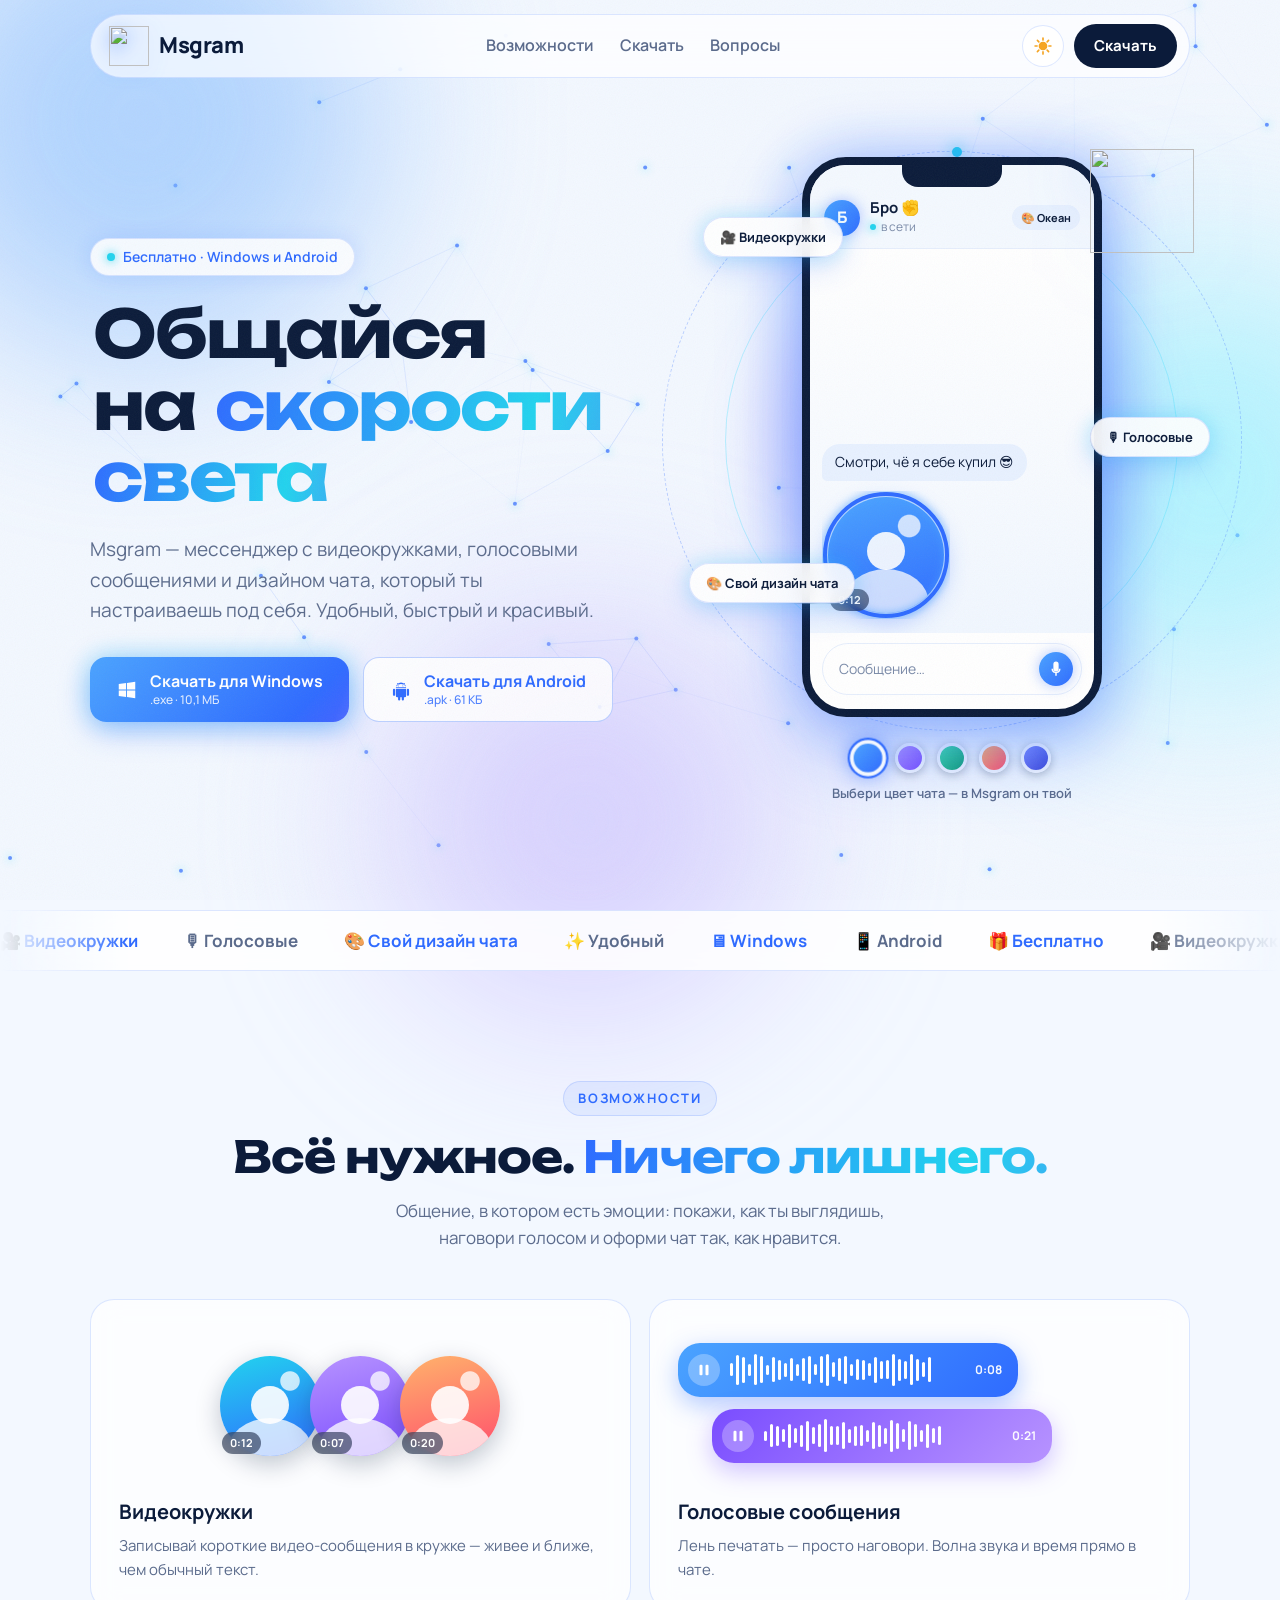
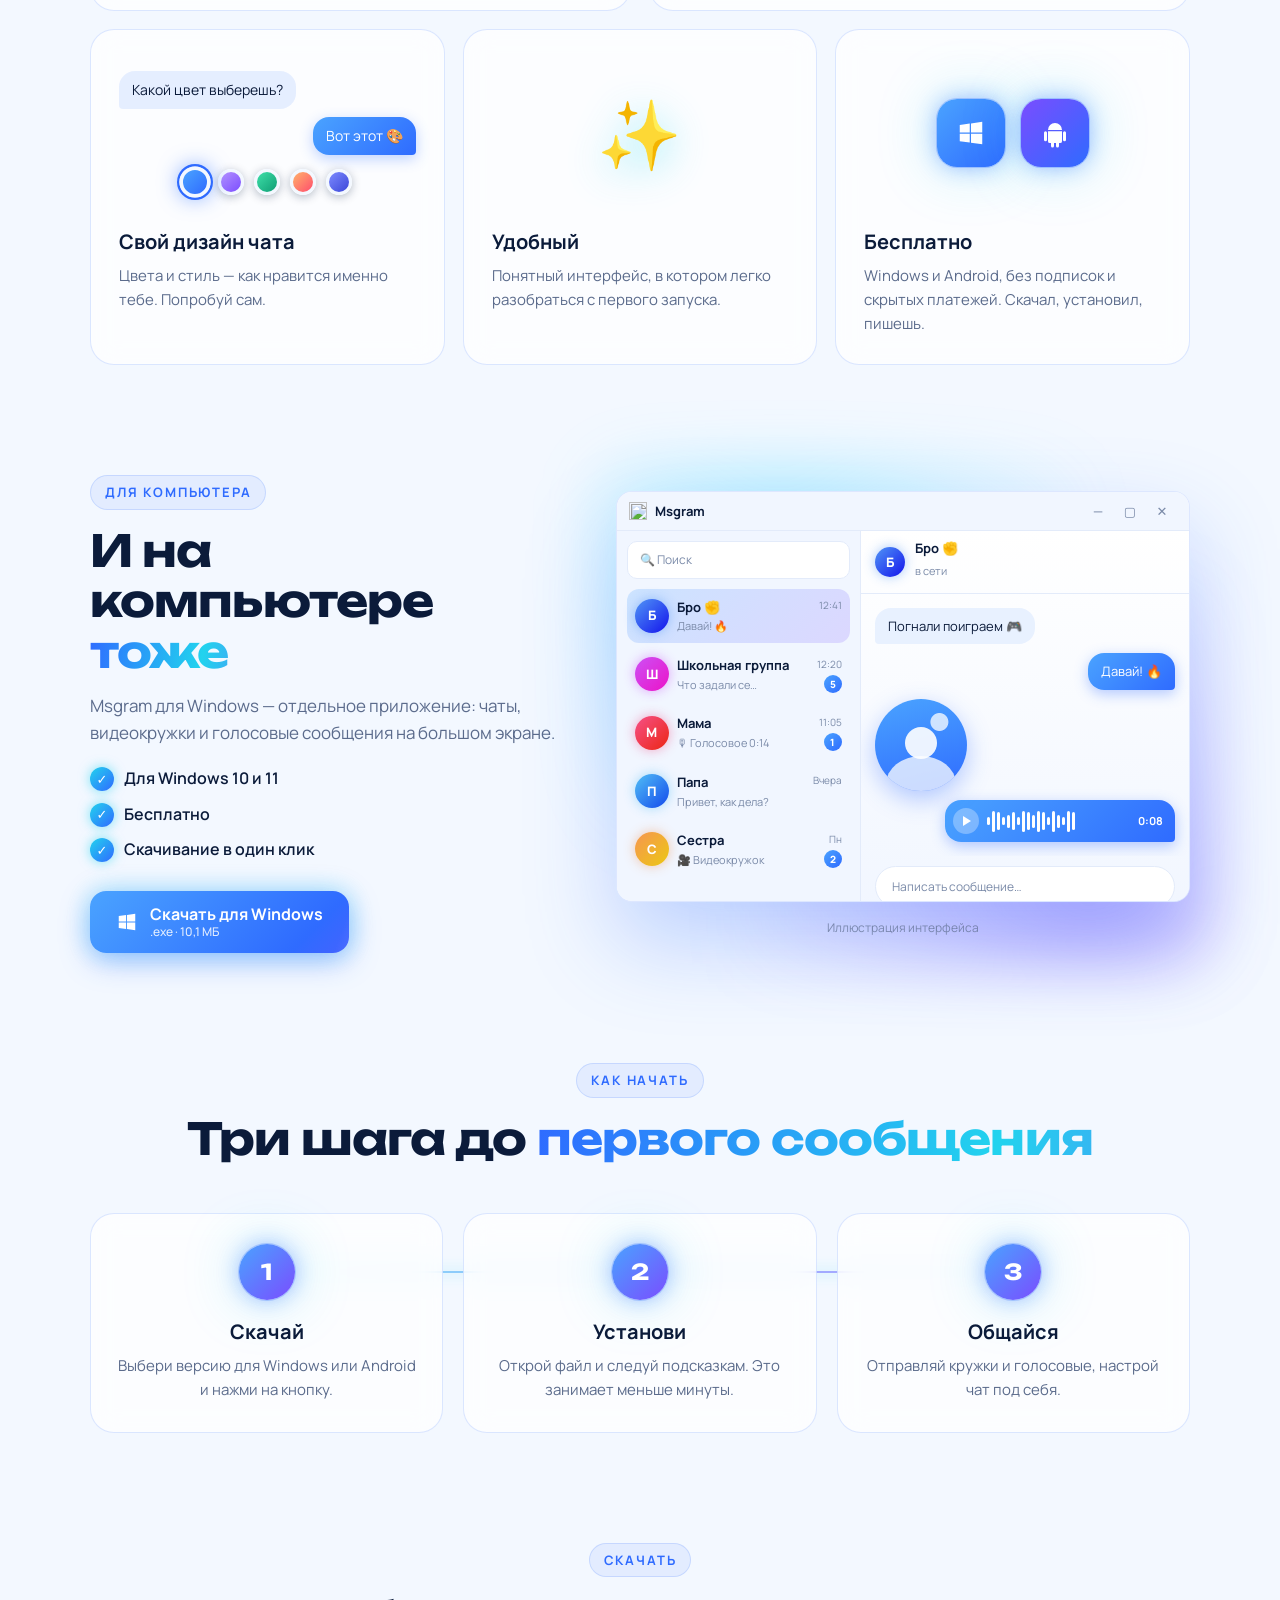
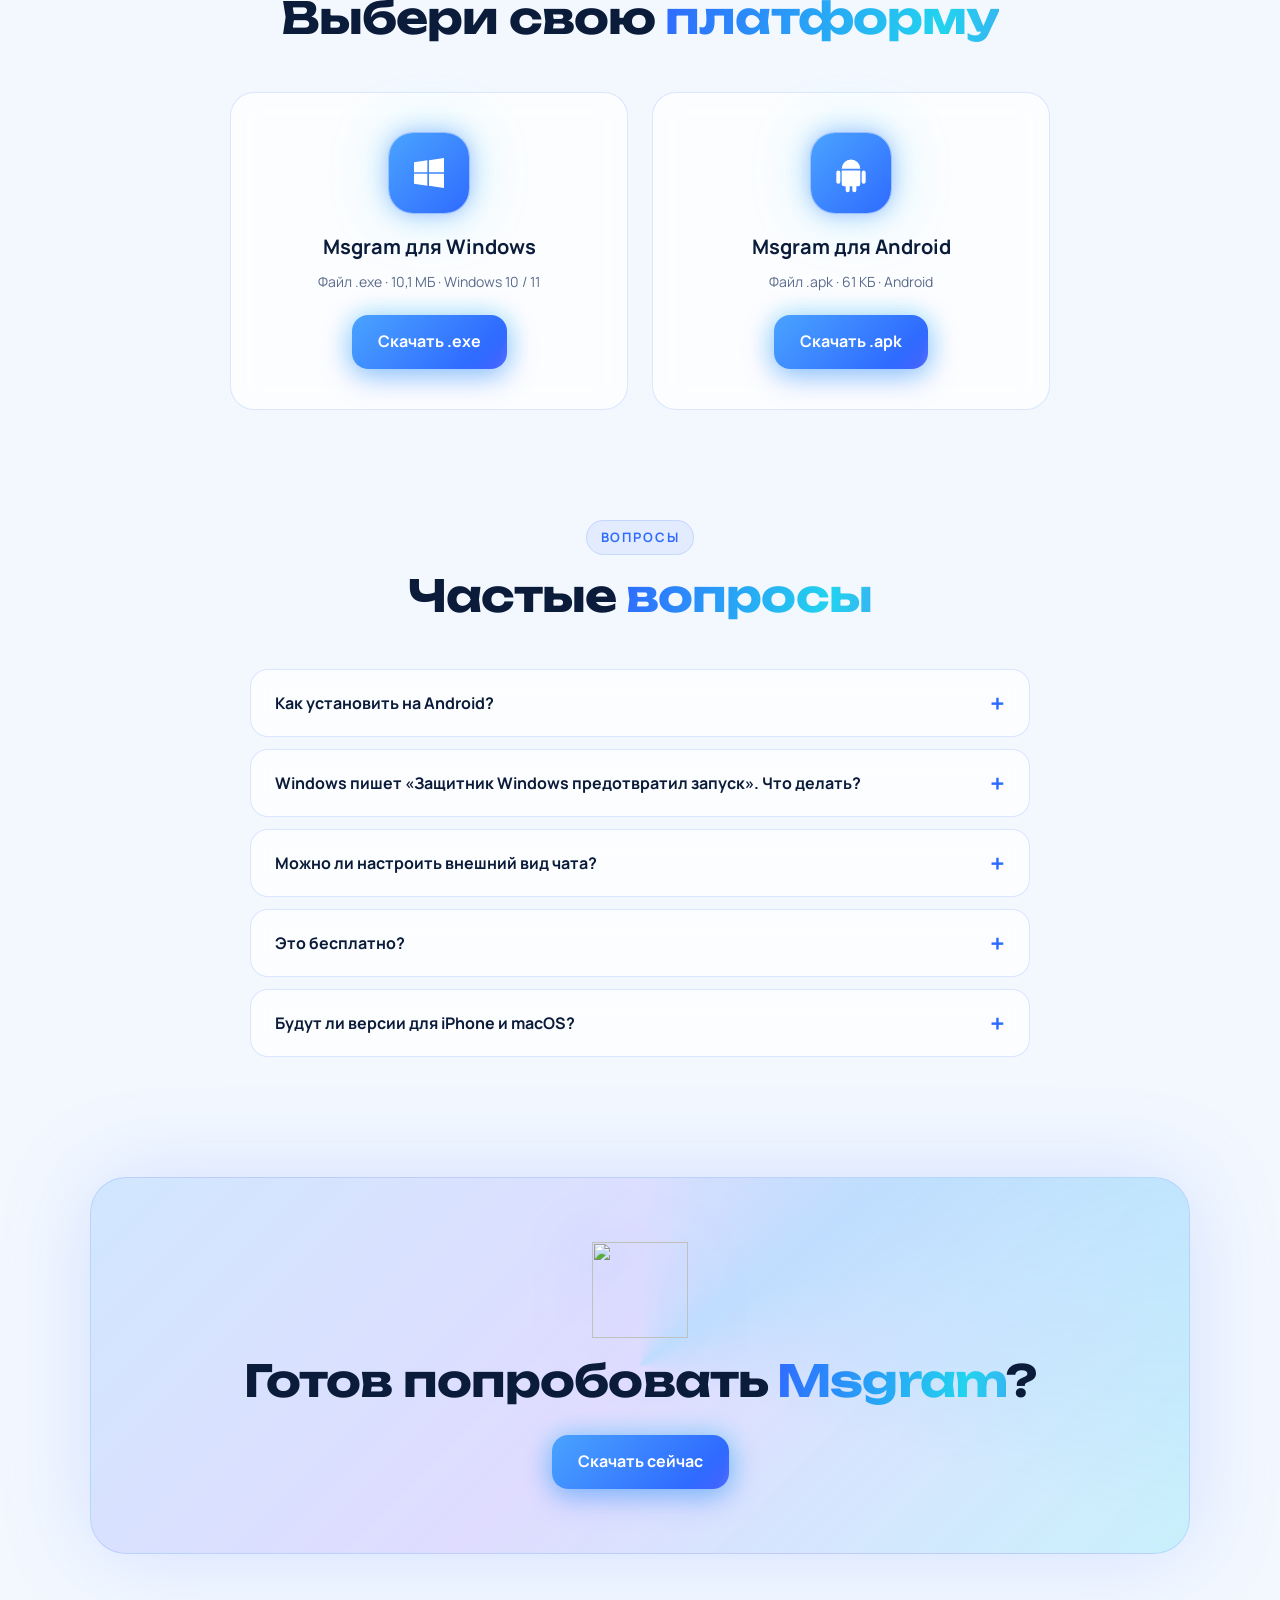
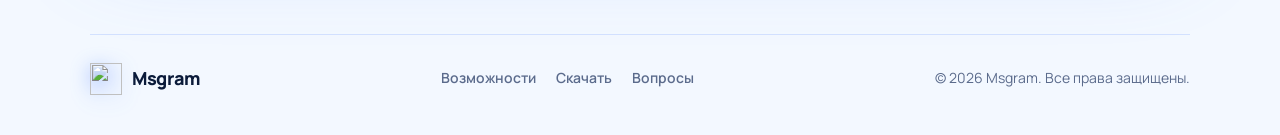
==== index.html @ 57231cdd "Add files via upload" ====
<!doctype html>
<html lang="ru" data-theme="light">
<head>
<meta charset="utf-8">
<meta name="viewport" content="width=device-width, initial-scale=1">
<title>Msgram — мессенджер на скорости света</title>
<meta name="description" content="Msgram — мессенджер с видеокружками, голосовыми и настраиваемым дизайном чата для Windows и Android. Скачай бесплатно.">
<link rel="canonical" href="https://msgram1.netlify.app/">
<meta property="og:type" content="website">
<meta property="og:url" content="https://msgram1.netlify.app/">
<meta property="og:title" content="Msgram — мессенджер на скорости света">
<meta property="og:description" content="Видеокружки, голосовые и дизайн чата под себя. Windows и Android, бесплатно.">
<meta property="og:image" content="https://msgram1.netlify.app/assets/og.png">
<meta property="og:image:width" content="1200">
<meta property="og:image:height" content="630">
<meta name="twitter:card" content="summary_large_image">
<meta name="twitter:image" content="https://msgram1.netlify.app/assets/og.png">
<meta name="theme-color" content="#f3f8ff" id="themeColor">
<link rel="icon" type="image/png" href="assets/favicon.png">
<link rel="apple-touch-icon" href="assets/apple-touch-icon.png">
<link rel="manifest" href="manifest.webmanifest">
<script type="application/ld+json">{"@context":"https://schema.org","@type":"SoftwareApplication","name":"Msgram","applicationCategory":"CommunicationApplication","operatingSystem":"Windows, Android","description":"Мессенджер с видеокружками, голосовыми сообщениями и настраиваемым дизайном чата.","offers":{"@type":"Offer","price":"0","priceCurrency":"RUB"}}</script>
<script>
try{var t=localStorage.getItem('msgram-theme');if(!t)t=matchMedia('(prefers-color-scheme: dark)').matches?'dark':'light';document.documentElement.dataset.theme=t;}catch(e){}
</script>
<link rel="preconnect" href="https://fonts.googleapis.com">
<link rel="preconnect" href="https://fonts.gstatic.com" crossorigin>
<link href="https://fonts.googleapis.com/css2?family=Manrope:wght@400;500;600;700;800&family=Unbounded:wght@500;700&display=swap" rel="stylesheet">
<link rel="stylesheet" href="style.css">
</head>
<body>
<a class="skip" href="#features">К содержимому</a>
<div class="splash" aria-hidden="true"><img src="assets/logo.png" alt="" width="110" height="110"></div>
<div class="progress" id="progress"></div>
<canvas id="net" aria-hidden="true"></canvas>
<div class="blob b1"></div><div class="blob b2"></div><div class="blob b3"></div>
<div class="cursor-glow" id="cursorGlow" aria-hidden="true"></div>
<div class="grain" aria-hidden="true"></div>

<header class="nav" id="nav">
  <a class="brand" href="#top"><img src="assets/logo.png" alt="" width="40" height="40"><span>Msgram</span></a>
  <nav class="links">
    <a href="#features">Возможности</a>
    <a href="#download">Скачать</a>
    <a href="#faq">Вопросы</a>
  </nav>
  <div class="nav-r">
    <button class="theme-toggle" id="themeToggle" type="button" aria-label="Переключить тёмную и светлую тему" title="Тёмная / светлая тема">
      <svg class="i-sun" viewBox="0 0 24 24" width="20" height="20" fill="none" stroke="currentColor" stroke-width="2" stroke-linecap="round"><circle cx="12" cy="12" r="4.2" fill="currentColor"/><path d="M12 2.5v2.4M12 19.1v2.4M2.5 12h2.4M19.1 12h2.4M5.3 5.3l1.7 1.7M17 17l1.7 1.7M18.7 5.3 17 7M7 17l-1.7 1.7"/></svg>
      <svg class="i-moon" viewBox="0 0 24 24" width="20" height="20" fill="currentColor"><path d="M20.5 14.6A8.6 8.6 0 0 1 9.4 3.5a.7.7 0 0 0-.9-.9A9.8 9.8 0 1 0 21.4 15.5a.7.7 0 0 0-.9-.9z"/></svg>
    </button>
    <a class="btn btn-sm magnet" href="#download">Скачать</a>
  </div>
</header>

<main id="top">
  <section class="hero">
    <div class="hero-text">
      <span class="pill reveal"><i class="dot"></i> Бесплатно · Windows и Android</span>
      <h1 class="reveal" aria-label="Общайся на скорости света">
        <span class="w" aria-hidden="true"><span style="--d:0">Общайся</span></span><br>
        <span class="w" aria-hidden="true"><span style="--d:1">на</span></span>
        <span class="w" aria-hidden="true"><span class="grad" style="--d:2">скорости</span></span>
        <span class="w" aria-hidden="true"><span class="grad" style="--d:3">света</span></span>
      </h1>
      <p class="lead reveal">Msgram — мессенджер с видеокружками, голосовыми сообщениями и дизайном чата, который ты настраиваешь под себя. Удобный, быстрый и красивый.</p>
      <div class="cta reveal">
        <a class="btn btn-neon magnet" data-os="windows" href="downloads/Msgram.exe" download>
          <svg viewBox="0 0 24 24" width="22" height="22" fill="currentColor"><path d="M3 5.5 11 4.4v7.1H3zM12 4.3 21 3v8.5h-9zM3 12.5h8v7.1L3 18.5zM12 12.5h9V21l-9-1.3z"/></svg>
          <span>Скачать для Windows<small>.exe · 10,1 МБ</small></span>
        </a>
        <a class="btn btn-ghost magnet" data-os="android" href="downloads/Msgram.apk" download>
          <svg viewBox="0 0 24 24" width="22" height="22" fill="currentColor"><path d="M17.6 9.5a5.6 5.6 0 0 0-11.2 0zM8.7 6.6l-1.2-2 .6-.3 1.2 2a5.6 5.6 0 0 1 5.4 0l1.2-2 .6.3-1.2 2A5.5 5.5 0 0 1 17.6 8.7H6.4a5.5 5.5 0 0 1 2.3-2.1zM9.5 7.6a.5.5 0 1 0 0 .01zm5 0a.5.5 0 1 0 0 .01zM6.4 10.5h11.2v8a1.5 1.5 0 0 1-1.5 1.5h-.9v2.3a1.2 1.2 0 0 1-2.4 0V20h-1.6v2.3a1.2 1.2 0 0 1-2.4 0V20h-.9a1.5 1.5 0 0 1-1.5-1.5zM4.4 10.5a1.2 1.2 0 0 1 1.2 1.2v5.6a1.2 1.2 0 0 1-2.4 0v-5.6a1.2 1.2 0 0 1 1.2-1.2zm15.2 0a1.2 1.2 0 0 1 1.2 1.2v5.6a1.2 1.2 0 0 1-2.4 0v-5.6a1.2 1.2 0 0 1 1.2-1.2z"/></svg>
          <span>Скачать для Android<small>.apk · 61 КБ</small></span>
        </a>
      </div>
    </div>

    <div class="hero-visual reveal" id="heroVis">
      <div class="orb" aria-hidden="true"><i></i><i></i><i></i></div>
      <img class="float-logo" src="assets/logo.png" alt="" width="104" height="104" data-depth="46">
      <div class="phone-tilt" id="phoneTilt">
        <div class="phone" id="phone" data-theme="ocean">
          <div class="notch"></div>
          <div class="chat-head">
            <div class="ava">Б</div>
            <div class="who"><b>Бро ✊</b><small><i class="dot"></i> в сети</small></div>
            <span class="theme-name" id="themeName">🎨 Океан</span>
          </div>
          <div class="chat" id="chat"></div>
          <div class="composer"><span>Сообщение…</span><button aria-label="Голосовое"><svg viewBox="0 0 24 24" width="18" height="18" fill="currentColor"><path d="M12 15a3.5 3.5 0 0 0 3.5-3.5v-6a3.5 3.5 0 0 0-7 0v6A3.5 3.5 0 0 0 12 15zm6-3.5a6 6 0 0 1-5 5.9V21h-2v-3.6a6 6 0 0 1-5-5.9h2a4 4 0 0 0 8 0z"/></svg></button></div>
        </div>
      </div>
      <div class="themes"><div class="swatches" id="swatches"></div><small>Выбери цвет чата — в Msgram он твой</small></div>
      <div class="chip c1" data-depth="30">🎥 Видеокружки</div>
      <div class="chip c2" data-depth="42">🎙 Голосовые</div>
      <div class="chip c3" data-depth="24">🎨 Свой дизайн чата</div>
    </div>
  </section>

  <div class="marquee" aria-hidden="true">
    <div class="track">
      <span>🎥 Видеокружки</span><span>🎙 Голосовые</span><span>🎨 Свой дизайн чата</span><span>✨ Удобный</span><span>🖥 Windows</span><span>📱 Android</span><span>🎁 Бесплатно</span>
      <span>🎥 Видеокружки</span><span>🎙 Голосовые</span><span>🎨 Свой дизайн чата</span><span>✨ Удобный</span><span>🖥 Windows</span><span>📱 Android</span><span>🎁 Бесплатно</span>
      <span>🎥 Видеокружки</span><span>🎙 Голосовые</span><span>🎨 Свой дизайн чата</span><span>✨ Удобный</span><span>🖥 Windows</span><span>📱 Android</span><span>🎁 Бесплатно</span>
      <span>🎥 Видеокружки</span><span>🎙 Голосовые</span><span>🎨 Свой дизайн чата</span><span>✨ Удобный</span><span>🖥 Windows</span><span>📱 Android</span><span>🎁 Бесплатно</span>
    </div>
  </div>

  <section class="section" id="features">
    <div class="head reveal">
      <span class="eyebrow">Возможности</span>
      <h2>Всё нужное. <span class="grad">Ничего лишнего.</span></h2>
      <p class="sub">Общение, в котором есть эмоции: покажи, как ты выглядишь, наговори голосом и оформи чат так, как нравится.</p>
    </div>
    <div class="bento">
      <article class="card spot big reveal">
        <div class="card-vis vstack">
          <div class="mv" style="--a:#22d3ee;--b:#2f6bff"><div class="vc-img"></div><svg viewBox="0 0 128 128"><circle cx="64" cy="64" r="61" fill="none" stroke-width="4" stroke-linecap="round" pathLength="100" stroke-dasharray="100" stroke-dashoffset="100" transform="rotate(-90 64 64)"/></svg><em>0:12</em></div>
          <div class="mv m2" style="--a:#b793ff;--b:#7a4dff"><div class="vc-img"></div><svg viewBox="0 0 128 128"><circle cx="64" cy="64" r="61" fill="none" stroke-width="4" stroke-linecap="round" pathLength="100" stroke-dasharray="100" stroke-dashoffset="100" transform="rotate(-90 64 64)"/></svg><em>0:07</em></div>
          <div class="mv m3" style="--a:#ffb36b;--b:#ff4d6d"><div class="vc-img"></div><svg viewBox="0 0 128 128"><circle cx="64" cy="64" r="61" fill="none" stroke-width="4" stroke-linecap="round" pathLength="100" stroke-dasharray="100" stroke-dashoffset="100" transform="rotate(-90 64 64)"/></svg><em>0:20</em></div>
        </div>
        <h3>Видеокружки</h3>
        <p>Записывай короткие видео-сообщения в кружке — живее и ближе, чем обычный текст.</p>
      </article>

      <article class="card spot big reveal">
        <div class="card-vis">
          <div class="voice-demo">
            <button class="vplay" type="button" aria-label="Пауза / воспроизведение"></button>
            <div class="live" id="live"></div>
            <span class="vtime">0:08</span>
          </div>
          <div class="voice-demo v2">
            <button class="vplay" type="button" aria-label="Пауза / воспроизведение"></button>
            <div class="live" id="live2"></div>
            <span class="vtime">0:21</span>
          </div>
        </div>
        <h3>Голосовые сообщения</h3>
        <p>Лень печатать — просто наговори. Волна звука и время прямо в чате.</p>
      </article>

      <article class="card spot reveal" id="themeCard" style="--a:#4aa3ff;--b:#2f6bff">
        <div class="card-vis mini-chat">
          <div class="mb in">Какой цвет выберешь?</div>
          <div class="mb out">Вот этот 🎨</div>
          <div class="mini-sw" id="miniSw"></div>
        </div>
        <h3>Свой дизайн чата</h3>
        <p>Цвета и стиль — как нравится именно тебе. Попробуй сам.</p>
      </article>

      <article class="card spot reveal">
        <div class="card-vis big-ico"><span>✨</span></div>
        <h3>Удобный</h3>
        <p>Понятный интерфейс, в котором легко разобраться с первого запуска.</p>
      </article>

      <article class="card spot reveal">
        <div class="card-vis plats">
          <span><svg viewBox="0 0 24 24" width="30" height="30" fill="currentColor"><path d="M3 5.5 11 4.4v7.1H3zM12 4.3 21 3v8.5h-9zM3 12.5h8v7.1L3 18.5zM12 12.5h9V21l-9-1.3z"/></svg></span>
          <span><svg viewBox="0 0 24 24" width="30" height="30" fill="currentColor"><path d="M17.6 9.5a5.6 5.6 0 0 0-11.2 0zM6.4 10.5h11.2v8a1.5 1.5 0 0 1-1.5 1.5h-.9v2.3a1.2 1.2 0 0 1-2.4 0V20h-1.6v2.3a1.2 1.2 0 0 1-2.4 0V20h-.9a1.5 1.5 0 0 1-1.5-1.5zM4.4 10.5a1.2 1.2 0 0 1 1.2 1.2v5.6a1.2 1.2 0 0 1-2.4 0v-5.6a1.2 1.2 0 0 1 1.2-1.2zm15.2 0a1.2 1.2 0 0 1 1.2 1.2v5.6a1.2 1.2 0 0 1-2.4 0v-5.6a1.2 1.2 0 0 1 1.2-1.2z"/></svg></span>
        </div>
        <h3>Бесплатно</h3>
        <p>Windows и Android, без подписок и скрытых платежей. Скачал, установил, пишешь.</p>
      </article>
    </div>
  </section>

  <section class="section" id="desktop">
    <div class="desk">
      <div class="desk-text reveal">
        <span class="eyebrow">Для компьютера</span>
        <h2>И на компьютере <span class="grad">тоже</span></h2>
        <p class="sub left">Msgram для Windows — отдельное приложение: чаты, видеокружки и голосовые сообщения на большом экране.</p>
        <ul class="ticks"><li>Для Windows 10 и 11</li><li>Бесплатно</li><li>Скачивание в один клик</li></ul>
        <a class="btn btn-neon magnet" href="downloads/Msgram.exe" download data-os="windows">
          <svg viewBox="0 0 24 24" width="22" height="22" fill="currentColor"><path d="M3 5.5 11 4.4v7.1H3zM12 4.3 21 3v8.5h-9zM3 12.5h8v7.1L3 18.5zM12 12.5h9V21l-9-1.3z"/></svg>
          <span>Скачать для Windows<small>.exe · 10,1 МБ</small></span>
        </a>
      </div>
      <div class="win-wrap tilt reveal">
        <div class="win" aria-hidden="true">
          <div class="win-bar"><img src="assets/logo.png" alt="" width="18" height="18"><span>Msgram</span><i class="wc"><b>—</b><b>▢</b><b>✕</b></i></div>
          <div class="win-body">
            <aside class="win-side">
              <div class="win-search">🔍 Поиск</div>
              <div class="wi on"><u style="--h:215">Б</u><div><b>Бро ✊</b><small>Давай! 🔥</small></div><em>12:41</em></div>
              <div class="wi"><u style="--h:285">Ш</u><div><b>Школьная группа</b><small>Что задали се…</small></div><em>12:20</em><s>5</s></div>
              <div class="wi"><u style="--h:340">М</u><div><b>Мама</b><small>🎙 Голосовое 0:14</small></div><em>11:05</em><s>1</s></div>
              <div class="wi"><u style="--h:200">П</u><div><b>Папа</b><small>Привет, как дела?</small></div><em>Вчера</em></div>
              <div class="wi"><u style="--h:25">С</u><div><b>Сестра</b><small>🎥 Видеокружок</small></div><em>Пн</em><s>2</s></div>
            </aside>
            <div class="win-main">
              <div class="win-head"><u style="--h:215">Б</u><div><b>Бро ✊</b><small>в сети</small></div></div>
              <div class="win-chat">
                <div class="wm in">Погнали поиграем 🎮</div>
                <div class="wm out">Давай! 🔥</div>
                <div class="wvc"><div class="vc-img"></div></div>
                <div class="wvoice"><i></i><span class="wv"><b></b><b></b><b></b><b></b><b></b><b></b><b></b><b></b><b></b><b></b><b></b><b></b><b></b><b></b><b></b><b></b><b></b><b></b></span><small>0:08</small></div>
              </div>
              <div class="win-comp">Написать сообщение…</div>
            </div>
          </div>
        </div>
        <p class="note">Иллюстрация интерфейса</p>
      </div>
    </div>
  </section>

  <section class="section" id="steps">
    <div class="head reveal">
      <span class="eyebrow">Как начать</span>
      <h2>Три шага до <span class="grad">первого сообщения</span></h2>
    </div>
    <div class="steps">
      <div class="step tilt reveal"><b>1</b><h3>Скачай</h3><p>Выбери версию для Windows или Android и нажми на кнопку.</p></div>
      <div class="step tilt reveal"><b>2</b><h3>Установи</h3><p>Открой файл и следуй подсказкам. Это занимает меньше минуты.</p></div>
      <div class="step tilt reveal"><b>3</b><h3>Общайся</h3><p>Отправляй кружки и голосовые, настрой чат под себя.</p></div>
    </div>
  </section>

  <section class="section" id="download">
    <div class="head reveal">
      <span class="eyebrow">Скачать</span>
      <h2>Выбери свою <span class="grad">платформу</span></h2>
    </div>
    <div class="dl-grid">
      <article class="dl tilt reveal" data-os="windows">
        <div class="dl-icon"><svg viewBox="0 0 24 24" width="40" height="40" fill="currentColor"><path d="M3 5.5 11 4.4v7.1H3zM12 4.3 21 3v8.5h-9zM3 12.5h8v7.1L3 18.5zM12 12.5h9V21l-9-1.3z"/></svg></div>
        <h3>Msgram для Windows</h3>
        <p class="meta">Файл .exe · 10,1 МБ · Windows 10 / 11</p>
        <a class="btn btn-neon magnet" href="downloads/Msgram.exe" download>Скачать .exe</a>
      </article>
      <article class="dl tilt reveal" data-os="android">
        <div class="dl-icon"><svg viewBox="0 0 24 24" width="40" height="40" fill="currentColor"><path d="M17.6 9.5a5.6 5.6 0 0 0-11.2 0zM6.4 10.5h11.2v8a1.5 1.5 0 0 1-1.5 1.5h-.9v2.3a1.2 1.2 0 0 1-2.4 0V20h-1.6v2.3a1.2 1.2 0 0 1-2.4 0V20h-.9a1.5 1.5 0 0 1-1.5-1.5zM4.4 10.5a1.2 1.2 0 0 1 1.2 1.2v5.6a1.2 1.2 0 0 1-2.4 0v-5.6a1.2 1.2 0 0 1 1.2-1.2zm15.2 0a1.2 1.2 0 0 1 1.2 1.2v5.6a1.2 1.2 0 0 1-2.4 0v-5.6a1.2 1.2 0 0 1 1.2-1.2z"/></svg></div>
        <h3>Msgram для Android</h3>
        <p class="meta">Файл .apk · 61 КБ · Android</p>
        <a class="btn btn-neon magnet" href="downloads/Msgram.apk" download>Скачать .apk</a>
      </article>
    </div>
  </section>

  <section class="section" id="faq">
    <div class="head reveal">
      <span class="eyebrow">Вопросы</span>
      <h2>Частые <span class="grad">вопросы</span></h2>
    </div>
    <div class="faq">
      <details class="reveal"><summary>Как установить на Android?</summary><p>Скачай .apk, открой файл и разреши установку из неизвестных источников, если телефон попросит (Настройки → Безопасность). После установки значок Msgram появится на экране.</p></details>
      <details class="reveal"><summary>Windows пишет «Защитник Windows предотвратил запуск». Что делать?</summary><p>Так бывает у новых программ без цифровой подписи. Нажми «Подробнее» → «Выполнить в любом случае». Если скачивал с этого сайта — файл тот самый.</p></details>
      <details class="reveal"><summary>Можно ли настроить внешний вид чата?</summary><p>Да, дизайн чата в Msgram настраивается под себя — выбирай цвета и оформление, которые нравятся.</p></details>
      <details class="reveal"><summary>Это бесплатно?</summary><p>Да, Msgram бесплатный. Никаких подписок и скрытых платежей.</p></details>
      <details class="reveal"><summary>Будут ли версии для iPhone и macOS?</summary><p>Пока доступны Windows и Android. Следи за обновлениями на этом сайте.</p></details>
    </div>
  </section>

  <section class="final reveal">
    <img src="assets/logo.png" alt="" width="96" height="96">
    <h2>Готов попробовать <span class="grad">Msgram</span>?</h2>
    <a class="btn btn-neon magnet" href="#download">Скачать сейчас</a>
  </section>
</main>

<footer class="foot">
  <a class="brand" href="#top"><img src="assets/logo.png" alt="" width="32" height="32"><span>Msgram</span></a>
  <nav class="foot-links"><a href="#features">Возможности</a><a href="#download">Скачать</a><a href="#faq">Вопросы</a></nav>
  <span>© <span id="year"></span> Msgram. Все права защищены.</span>
</footer>

<button class="totop" id="toTop" type="button" aria-label="Наверх"><svg viewBox="0 0 24 24" width="20" height="20" fill="none" stroke="currentColor" stroke-width="2.6" stroke-linecap="round" stroke-linejoin="round"><path d="M12 19V5M5 12l7-7 7 7"/></svg></button>
<div class="toast" id="toast" role="status" aria-live="polite"></div>
<canvas id="confetti" aria-hidden="true"></canvas>

<script src="script.js"></script>
</body>
</html>
---- style.css ----
/* ============ Theme tokens ============ */
:root{
  --bg:#f3f8ff; --ink:#0b1b3a; --muted:#5b6b8c;
  --blue:#2f6bff; --blue2:#4aa3ff; --cyan:#22d3ee; --violet:#7a4dff;
  --card:rgba(255,255,255,.72); --line:rgba(47,107,255,.16);
  --nav:rgba(255,255,255,.7); --pill:rgba(255,255,255,.85);
  --btn-sm-bg:#0b1b3a; --btn-sm-tx:#fff; --ghost:rgba(255,255,255,.85); --ghost-tx:#2f6bff;
  --frame:#0b1b3a; --chip:rgba(255,255,255,.9);
  --net:47,107,255; --net2:34,211,238; --blob-op:.55;
  --b1:#7db8ff; --b2:#7ff0ff; --b3:#c3b4ff;
  --ico-bg:linear-gradient(135deg,#e3efff,#d3f6ff);
  --glow:0 0 0 1px rgba(47,107,255,.25),0 0 22px rgba(47,107,255,.45),0 0 60px rgba(34,211,238,.28);
  --shadow:0 20px 60px rgba(47,107,255,.14);
  --r:24px;
  color-scheme:light;
}
html[data-theme=dark]{
  --bg:#050816; --ink:#eaf0ff; --muted:#9db0d8;
  --blue:#5b8dff; --blue2:#6cb4ff; --cyan:#33e0ff; --violet:#9b6bff;
  --card:rgba(16,24,54,.62); --line:rgba(125,160,255,.2);
  --nav:rgba(10,15,36,.72); --pill:rgba(20,30,68,.8);
  --btn-sm-bg:#eaf0ff; --btn-sm-tx:#0b1b3a; --ghost:rgba(20,30,68,.7); --ghost-tx:#a9c6ff;
  --frame:#222c66; --chip:rgba(18,28,64,.92);
  --net:120,165,255; --net2:51,224,255; --blob-op:.38;
  --b1:#2b4bff; --b2:#00b8d9; --b3:#7a3dff;
  --ico-bg:linear-gradient(135deg,#1c2a63,#0f4059);
  --glow:0 0 0 1px rgba(108,180,255,.35),0 0 26px rgba(91,141,255,.6),0 0 70px rgba(51,224,255,.3);
  --shadow:0 20px 60px rgba(0,0,0,.45);
  color-scheme:dark;
}

*{box-sizing:border-box;margin:0;padding:0}
html{scroll-behavior:smooth;scroll-padding-top:90px}
body{font-family:'Manrope',system-ui,sans-serif;background:var(--bg);color:var(--ink);line-height:1.6;overflow-x:hidden;-webkit-font-smoothing:antialiased;transition:background-color .4s,color .4s}
img{display:block;max-width:100%}
a{color:inherit;text-decoration:none}
button{font:inherit;color:inherit}

/* theme switch circle reveal */
::view-transition-old(root),::view-transition-new(root){animation:none;mix-blend-mode:normal}

.progress{position:fixed;top:0;left:0;height:3px;width:0;z-index:100;background:linear-gradient(90deg,var(--cyan),var(--blue),var(--violet));box-shadow:0 0 12px var(--cyan)}
#net{position:fixed;inset:0;width:100%;height:100%;z-index:0;pointer-events:none}
.blob{position:fixed;border-radius:50%;filter:blur(90px);opacity:var(--blob-op);z-index:0;pointer-events:none;animation:float 18s ease-in-out infinite;transition:opacity .4s}
.b1{width:480px;height:480px;background:var(--b1);top:-120px;left:-100px}
.b2{width:420px;height:420px;background:var(--b2);top:30%;right:-140px;animation-delay:-6s}
.b3{width:400px;height:400px;background:var(--b3);bottom:-120px;left:30%;animation-delay:-12s}
@keyframes float{0%,100%{transform:translate(0,0) scale(1)}50%{transform:translate(40px,-50px) scale(1.12)}}
main,.nav,.foot{position:relative;z-index:1}

/* ============ Nav ============ */
.nav{position:fixed;top:14px;left:50%;transform:translateX(-50%);width:min(1100px,calc(100% - 28px));display:flex;align-items:center;justify-content:space-between;gap:16px;padding:9px 12px 9px 18px;background:var(--nav);backdrop-filter:blur(18px);-webkit-backdrop-filter:blur(18px);border:1px solid var(--line);border-radius:999px;z-index:50;transition:box-shadow .3s,background .4s}
.nav.scrolled{box-shadow:var(--shadow)}
.brand{display:flex;align-items:center;gap:10px;font-weight:800;font-size:22px;letter-spacing:-.02em}
.brand img{filter:drop-shadow(0 4px 10px rgba(47,107,255,.45));transition:transform .4s}
.brand:hover img{transform:rotate(-8deg) scale(1.08)}
.links{display:flex;gap:26px;font-weight:600;color:var(--muted)}
.links a{position:relative;transition:color .2s}
.links a:hover{color:var(--blue)}
.links a::after{content:"";position:absolute;left:0;bottom:-4px;height:2px;width:0;background:linear-gradient(90deg,var(--blue),var(--cyan));transition:width .25s}
.links a:hover::after{width:100%}
.nav-r{display:flex;align-items:center;gap:10px}
.theme-toggle{width:42px;height:42px;border-radius:50%;border:1px solid var(--line);background:var(--pill);cursor:pointer;display:grid;place-items:center;position:relative;overflow:hidden;color:#f5a524;transition:box-shadow .3s,transform .3s,color .3s}
.theme-toggle:hover{box-shadow:var(--glow);transform:rotate(15deg)}
.theme-toggle svg{position:absolute;transition:transform .5s cubic-bezier(.3,1.4,.5,1),opacity .3s}
.i-moon{color:#9bb8ff}
html[data-theme=light] .i-moon{transform:translateY(26px) rotate(-60deg);opacity:0}
html[data-theme=dark] .i-sun{transform:translateY(-26px) rotate(60deg);opacity:0}

/* ============ Buttons ============ */
.btn{display:inline-flex;align-items:center;justify-content:center;gap:12px;padding:14px 26px;border-radius:16px;font-weight:700;font-size:16px;cursor:pointer;border:0;transition:transform .2s,box-shadow .25s,background .25s;position:relative;overflow:hidden}
.btn small{display:block;font-weight:500;font-size:12px;opacity:.85;margin-top:1px}
.btn span{text-align:left;line-height:1.2}
.btn-sm{padding:10px 20px;border-radius:999px;font-size:15px;background:var(--btn-sm-bg);color:var(--btn-sm-tx)}
.btn-sm:hover{background:var(--blue);color:#fff;box-shadow:var(--glow)}
.btn-neon{color:#fff;background:linear-gradient(135deg,var(--blue2),var(--blue) 55%,var(--violet));background-size:160% 100%;box-shadow:0 8px 30px rgba(47,107,255,.4),0 0 24px rgba(34,211,238,.35)}
.btn-neon:hover{transform:translateY(-3px);box-shadow:var(--glow);background-position:100% 0}
.btn-neon::before{content:"";position:absolute;inset:0;background:linear-gradient(110deg,transparent 30%,rgba(255,255,255,.5) 50%,transparent 70%);background-size:250% 100%;background-position:150% 0;animation:shine 3.6s infinite;pointer-events:none}
@keyframes shine{0%{background-position:150% 0}60%,100%{background-position:-50% 0}}
.btn-ghost{background:var(--ghost);color:var(--ghost-tx);border:1.5px solid rgba(91,141,255,.4)}
.btn-ghost:hover{transform:translateY(-3px);border-color:var(--blue);box-shadow:var(--glow)}
.btn.primary-os{outline:3px solid rgba(34,211,238,.55);outline-offset:3px}

.grad{background:linear-gradient(100deg,var(--blue),var(--cyan),var(--violet),var(--blue));background-size:250% auto;-webkit-background-clip:text;background-clip:text;color:transparent;animation:gradmove 6s linear infinite}
@keyframes gradmove{to{background-position:250% center}}

/* ============ Hero ============ */
.hero{min-height:100vh;display:grid;grid-template-columns:1.1fr .9fr;gap:40px;align-items:center;width:min(1100px,calc(100% - 32px));margin:0 auto;padding:120px 0 60px}
.pill{display:inline-flex;align-items:center;gap:8px;padding:7px 16px;border-radius:999px;background:var(--pill);border:1px solid var(--line);font-weight:600;font-size:14px;color:var(--blue);box-shadow:0 0 20px rgba(47,107,255,.14)}
.dot{width:8px;height:8px;border-radius:50%;background:#22d3ee;box-shadow:0 0 10px #22d3ee;display:inline-block;animation:pulse 1.8s infinite}
@keyframes pulse{50%{transform:scale(1.5);opacity:.6}}
h1{font-family:'Unbounded',sans-serif;font-weight:700;font-size:clamp(36px,5.6vw,66px);line-height:1.08;letter-spacing:-.03em;margin:22px 0}
.lead{font-size:19px;color:var(--muted);max-width:520px}
.cta{display:flex;flex-wrap:wrap;gap:14px;margin-top:32px}

/* ============ Phone ============ */
.hero-visual{position:relative;display:flex;flex-direction:column;align-items:center;justify-content:center}
.phone{--a:#4aa3ff;--b:#2f6bff;--bg1:#fff;--bg2:#f1f7ff;--in:#e8f1ff;--tx:#0b1b3a;--head:#f4f9ff;--comp:#fff;--ln:#e6eefc;--mut:#7a8aa8;--sh:rgba(47,107,255,.38);
  width:300px;height:560px;border-radius:44px;background:var(--bg1);color:var(--tx);border:8px solid var(--frame);box-shadow:0 30px 80px var(--sh),0 0 60px var(--sh);display:flex;flex-direction:column;overflow:hidden;position:relative;animation:bob 6s ease-in-out infinite;transition:background .6s,box-shadow .6s,color .6s,border-color .4s}
.phone[data-theme=violet]{--a:#b793ff;--b:#7a4dff;--bg1:#fbf8ff;--bg2:#f1eaff;--in:#eadfff;--head:#f6f0ff;--ln:#e8dcfb;--sh:rgba(122,77,255,.38)}
.phone[data-theme=mint]{--a:#3fe0a9;--b:#0f9d74;--bg1:#f6fffb;--bg2:#e4f9ef;--in:#d6f5e6;--head:#eefcf5;--ln:#cdeedd;--sh:rgba(15,157,116,.36)}
.phone[data-theme=sunset]{--a:#ffb36b;--b:#ff4d6d;--bg1:#fffaf6;--bg2:#ffece3;--in:#ffe3d6;--head:#fff3ec;--ln:#fbd9ca;--sh:rgba(255,77,109,.36)}
.phone[data-theme=night]{--a:#7d8bff;--b:#3b46d8;--bg1:#12162b;--bg2:#0b0f20;--in:#1f2650;--tx:#eaf0ff;--head:#171c38;--comp:#1a2040;--ln:#262d57;--mut:#8e9bd0;--sh:rgba(80,96,255,.5)}
.notch{position:absolute;top:0;left:50%;transform:translateX(-50%);width:100px;height:22px;background:var(--frame);border-radius:0 0 16px 16px;z-index:3;transition:background .4s}
@keyframes bob{50%{transform:translateY(-14px) rotate(.6deg)}}
.chat-head{display:flex;align-items:center;gap:10px;padding:34px 14px 12px;border-bottom:1px solid var(--ln);background:var(--head);transition:background .6s,border-color .6s}
.ava{width:36px;height:36px;border-radius:50%;display:grid;place-items:center;font-weight:800;color:#fff;background:linear-gradient(135deg,var(--a),var(--b));box-shadow:0 0 14px var(--sh);flex:none;transition:background .6s}
.who b{display:block;font-size:15px;line-height:1.2}
.who small{color:var(--mut);font-size:12px;display:flex;align-items:center;gap:5px}
.who .dot{width:6px;height:6px}
.theme-name{margin-left:auto;font-size:11px;font-weight:700;padding:4px 9px;border-radius:999px;background:var(--in);color:var(--tx);white-space:nowrap;transition:background .6s}
.chat{flex:1;padding:14px 12px;display:flex;flex-direction:column;gap:10px;overflow:hidden;justify-content:flex-end;background:linear-gradient(180deg,var(--bg1),var(--bg2));transition:background .6s}
.msg{position:relative;max-width:82%;padding:9px 13px;border-radius:18px;font-size:14px;line-height:1.35;animation:pop .35s cubic-bezier(.2,1.4,.4,1) both}
.msg.in{align-self:flex-start;background:var(--in);border-bottom-left-radius:5px;transition:background .6s}
.msg.out{align-self:flex-end;color:#fff;background:linear-gradient(135deg,var(--a),var(--b));border-bottom-right-radius:5px;box-shadow:0 4px 14px var(--sh);transition:background .6s}
.has-react{margin-bottom:8px}
.react{position:absolute;right:10px;bottom:-12px;padding:1px 7px;border-radius:999px;font-size:13px;background:var(--comp);border:1px solid var(--ln);box-shadow:0 3px 10px var(--sh);animation:pop .4s cubic-bezier(.2,1.6,.4,1) both}
.typing{align-self:flex-start;display:flex;gap:4px;padding:12px 14px;background:var(--in);border-radius:18px;border-bottom-left-radius:5px}
.typing i{width:6px;height:6px;border-radius:50%;background:var(--b);animation:bounce 1s infinite}
.typing i:nth-child(2){animation-delay:.15s}.typing i:nth-child(3){animation-delay:.3s}
@keyframes bounce{50%{transform:translateY(-5px);opacity:.5}}
@keyframes pop{from{opacity:0;transform:translateY(12px) scale(.9)}}
.vc{align-self:flex-start;position:relative;width:128px;height:128px;flex:none;animation:pop .45s cubic-bezier(.2,1.4,.4,1) both}
.vc-img{position:absolute;inset:6px;border-radius:50%;overflow:hidden;background:radial-gradient(circle at 70% 25%,rgba(255,255,255,.75) 0 9%,transparent 10%),linear-gradient(165deg,var(--a),var(--b));box-shadow:0 8px 24px var(--sh,rgba(47,107,255,.35));transition:background .6s}
.vc-img::before{content:"";position:absolute;left:50%;top:30%;width:38px;height:38px;margin-left:-19px;border-radius:50%;background:rgba(255,255,255,.9);animation:sway 3s ease-in-out infinite}
.vc-img::after{content:"";position:absolute;left:50%;top:62%;width:86px;height:70px;margin-left:-43px;border-radius:50% 50% 0 0;background:rgba(255,255,255,.75);animation:sway 3s ease-in-out infinite}
@keyframes sway{50%{transform:translateX(4px)}}
.vc svg,.mv svg{position:absolute;inset:0;width:100%;height:100%}
.vc circle{stroke:var(--b);animation:ring 6s linear forwards;filter:drop-shadow(0 0 4px var(--a))}
@keyframes ring{to{stroke-dashoffset:0}}
.vc em,.mv em{position:absolute;left:8px;bottom:8px;font-style:normal;font-size:11px;font-weight:700;color:#fff;background:rgba(11,27,58,.55);padding:2px 8px;border-radius:999px;backdrop-filter:blur(4px)}
.voice{position:relative;align-self:flex-end;display:flex;align-items:center;gap:9px;width:84%;padding:9px 14px 9px 9px;border-radius:20px;border-bottom-right-radius:5px;color:#fff;background:linear-gradient(135deg,var(--a),var(--b));box-shadow:0 4px 14px var(--sh);animation:pop .35s cubic-bezier(.2,1.4,.4,1) both;transition:background .6s}
.vplay{width:32px;height:32px;border-radius:50%;background:rgba(255,255,255,.28);display:grid;place-items:center;flex:none}
.wave{flex:1;display:flex;align-items:center;gap:2px;height:26px}
.wave span{width:3px;height:var(--h);border-radius:2px;background:rgba(255,255,255,.42);animation:fillbar .1s forwards;animation-delay:calc(.3s + var(--i)*.085s)}
@keyframes fillbar{to{background:#fff;box-shadow:0 0 6px rgba(255,255,255,.9)}}
.vtime{font-size:12px;font-weight:700;opacity:.95}
.composer{display:flex;align-items:center;justify-content:space-between;margin:10px 12px 14px;padding:8px 8px 8px 16px;border-radius:999px;background:var(--comp);border:1px solid var(--ln);color:var(--mut);font-size:14px;transition:background .6s,border-color .6s}
.composer button{width:34px;height:34px;border-radius:50%;border:0;background:linear-gradient(135deg,var(--a),var(--b));color:#fff;display:grid;place-items:center;box-shadow:0 0 14px var(--sh);transition:background .6s}
.themes{margin-top:26px;text-align:center}
.themes small{display:block;margin-top:10px;font-size:13px;color:var(--muted);font-weight:600}
.swatches{display:flex;gap:12px;justify-content:center}
.sw{width:30px;height:30px;border-radius:50%;border:3px solid var(--bg);cursor:pointer;box-shadow:0 2px 10px rgba(11,27,58,.3);transition:transform .2s,box-shadow .2s}
.sw:hover{transform:scale(1.15)}
.sw.on{transform:scale(1.2);box-shadow:0 0 0 2px var(--blue),0 0 18px rgba(47,107,255,.65)}
.chip{position:absolute;padding:9px 16px;border-radius:999px;background:var(--chip);backdrop-filter:blur(8px);border:1px solid var(--line);font-weight:700;font-size:13px;box-shadow:0 10px 30px rgba(47,107,255,.2),0 0 20px rgba(34,211,238,.25);display:flex;align-items:center;gap:7px;white-space:nowrap}
.c1{top:60px;left:-10px;animation:bob 5s ease-in-out infinite}
.c2{top:260px;right:-20px;animation:bob 7s ease-in-out -2s infinite}
.c3{bottom:200px;left:-24px;animation:bob 6s ease-in-out -4s infinite}

/* ============ Marquee ============ */
.marquee{overflow:hidden;border-block:1px solid var(--line);background:var(--pill);backdrop-filter:blur(8px);margin:10px 0 0;mask-image:linear-gradient(90deg,transparent,#000 10%,#000 90%,transparent);-webkit-mask-image:linear-gradient(90deg,transparent,#000 10%,#000 90%,transparent)}
.track{display:flex;gap:46px;width:max-content;padding:16px 0;animation:scroll 38s linear infinite}
.track span{font-weight:700;font-size:17px;white-space:nowrap;color:var(--muted)}
.track span:nth-child(odd){color:var(--blue)}
@keyframes scroll{to{transform:translateX(-50%)}}

/* ============ Sections ============ */
.section{width:min(1100px,calc(100% - 32px));margin:0 auto;padding:110px 0 0}
.head{text-align:center;margin-bottom:48px}
.eyebrow{display:inline-block;font-weight:700;font-size:13px;letter-spacing:.14em;text-transform:uppercase;color:var(--blue);padding:6px 14px;border-radius:999px;background:rgba(91,141,255,.1);border:1px solid var(--line)}
h2{font-family:'Unbounded',sans-serif;font-weight:700;font-size:clamp(28px,4vw,44px);letter-spacing:-.02em;line-height:1.15;margin-top:16px}
.sub{max-width:560px;margin:14px auto 0;color:var(--muted);font-size:17px}

/* bento */
.bento{display:grid;grid-template-columns:repeat(6,1fr);gap:18px}
.card{grid-column:span 2;background:var(--card);backdrop-filter:blur(14px);border:1px solid var(--line);border-radius:var(--r);padding:28px;position:relative;overflow:hidden;transition:border-color .3s,box-shadow .3s,transform .3s,background .4s}
.card.big{grid-column:span 3}
.card:hover{border-color:rgba(91,141,255,.55);box-shadow:var(--glow);transform:translateY(-4px)}
.spot::before{content:"";position:absolute;inset:0;border-radius:inherit;pointer-events:none;opacity:0;transition:opacity .3s;background:radial-gradient(360px circle at var(--mx,50%) var(--my,50%),rgba(91,141,255,.2),transparent 60%)}
.spot:hover::before{opacity:1}
.card>*{position:relative}
.card h3{font-size:20px;margin:18px 0 6px}
.card p{color:var(--muted);font-size:15px}
.card-vis{min-height:150px;display:flex;align-items:center;justify-content:center}
.vstack{padding-top:6px}
.mv{position:relative;width:112px;height:112px;margin-left:-22px;flex:none;transition:transform .35s}
.mv:first-child{margin-left:0}
.mv .vc-img{box-shadow:0 8px 24px rgba(11,27,58,.25)}
.mv circle{stroke:var(--b);animation:ring 5s linear infinite;filter:drop-shadow(0 0 4px var(--a))}
.m2 circle{animation-delay:-1.7s}.m3 circle{animation-delay:-3.3s}
.card:hover .mv{transform:translateY(-6px)}
.card:hover .m2{transform:translateY(-12px)}
.voice-demo{display:flex;align-items:center;gap:10px;width:100%;max-width:340px;padding:10px 16px 10px 10px;border-radius:22px;color:#fff;background:linear-gradient(135deg,var(--blue2),var(--blue));box-shadow:0 8px 24px rgba(47,107,255,.35)}
.voice-demo.v2{margin-top:12px;margin-left:34px;background:linear-gradient(135deg,var(--violet),#b793ff);box-shadow:0 8px 24px rgba(122,77,255,.35)}
.card-vis:has(.voice-demo){flex-direction:column;align-items:flex-start}
.live{flex:1;display:flex;align-items:center;gap:3px;height:34px}
.live span{width:3px;height:var(--h);border-radius:2px;background:#fff;animation:eq 1.2s ease-in-out infinite;animation-delay:calc(var(--i)*-.09s)}
@keyframes eq{50%{transform:scaleY(.3);opacity:.6}}
.mini-chat{flex-direction:column;align-items:stretch;gap:8px}
.mb{max-width:80%;padding:8px 13px;border-radius:16px;font-size:14px}
.mb.in{align-self:flex-start;background:rgba(91,141,255,.14);border-bottom-left-radius:4px}
.mb.out{align-self:flex-end;color:#fff;background:linear-gradient(135deg,var(--a),var(--b));border-bottom-right-radius:4px;box-shadow:0 4px 14px rgba(47,107,255,.3);transition:background .5s}
.mini-sw{display:flex;gap:10px;justify-content:center;margin-top:6px}
.mini-sw .sw{width:26px;height:26px}
.big-ico span{font-size:68px;filter:drop-shadow(0 8px 20px rgba(34,211,238,.45));animation:bob 5s ease-in-out infinite}
.plats{gap:16px}
.plats span{width:68px;height:68px;border-radius:20px;display:grid;place-items:center;color:#fff;background:linear-gradient(135deg,var(--blue2),var(--blue));box-shadow:var(--glow);animation:bob 5s ease-in-out infinite}
.plats span+span{animation-delay:-2.5s;background:linear-gradient(135deg,var(--violet),var(--blue))}

/* steps */
.steps{display:grid;grid-template-columns:repeat(3,1fr);gap:20px;position:relative}
.steps::before{content:"";position:absolute;top:58px;left:16%;right:16%;height:2px;background:linear-gradient(90deg,var(--cyan),var(--blue),var(--violet));opacity:.5;box-shadow:0 0 14px var(--cyan)}
.step{position:relative;text-align:center;background:var(--card);backdrop-filter:blur(14px);border:1px solid var(--line);border-radius:var(--r);padding:30px 24px;transition:box-shadow .3s,border-color .3s,transform .15s}
.step:hover{border-color:rgba(91,141,255,.55);box-shadow:var(--glow)}
.step b{display:grid;place-items:center;width:56px;height:56px;margin:0 auto 16px;border-radius:50%;font-family:'Unbounded',sans-serif;font-size:22px;color:#fff;background:linear-gradient(135deg,var(--blue2),var(--violet));box-shadow:var(--glow)}
.step h3{font-size:20px;margin-bottom:6px}
.step p{color:var(--muted);font-size:15px}

/* download */
.dl-grid{display:grid;grid-template-columns:1fr 1fr;gap:24px;max-width:820px;margin:0 auto}
.dl{background:var(--card);backdrop-filter:blur(14px);border:1px solid var(--line);border-radius:var(--r);text-align:center;padding:40px 30px;transition:box-shadow .3s,border-color .3s,transform .15s;transform-style:preserve-3d;will-change:transform}
.dl:hover{border-color:rgba(91,141,255,.55);box-shadow:var(--glow)}
.dl-icon{width:80px;height:80px;margin:0 auto 18px;border-radius:24px;display:grid;place-items:center;color:#fff;background:linear-gradient(135deg,var(--blue2),var(--blue));box-shadow:var(--glow)}
.dl h3{font-size:20px;margin-bottom:8px}
.dl .meta{color:var(--muted);font-size:14px;margin:4px 0 22px}
.dl.match{border-color:var(--cyan);box-shadow:var(--glow)}

/* faq */
.faq{max-width:780px;margin:0 auto;display:grid;gap:12px}
details{background:var(--card);backdrop-filter:blur(12px);border:1px solid var(--line);border-radius:18px;padding:0 24px;transition:box-shadow .3s,border-color .3s}
details[open],details:hover{border-color:rgba(91,141,255,.5);box-shadow:0 0 28px rgba(91,141,255,.2)}
summary{cursor:pointer;list-style:none;padding:20px 0;font-weight:700;display:flex;justify-content:space-between;gap:16px;align-items:center}
summary::-webkit-details-marker{display:none}
summary::after{content:"+";font-size:26px;color:var(--blue);transition:transform .3s;line-height:1}
details[open] summary::after{transform:rotate(45deg)}
details p{padding:0 0 20px;color:var(--muted)}

/* final + footer */
.final{width:min(1100px,calc(100% - 32px));margin:120px auto 0;text-align:center;padding:64px 24px;border-radius:36px;background:linear-gradient(135deg,rgba(74,163,255,.2),rgba(122,77,255,.16),rgba(34,211,238,.2));border:1px solid var(--line);box-shadow:0 0 90px rgba(91,141,255,.22);position:relative;overflow:hidden}
.final::before{content:"";position:absolute;inset:-50%;background:conic-gradient(from 0deg,transparent,rgba(51,224,255,.18),transparent 30%);animation:spin 10s linear infinite}
@keyframes spin{to{transform:rotate(360deg)}}
.final>*{position:relative}
.final img{margin:0 auto 18px;filter:drop-shadow(0 10px 30px rgba(47,107,255,.6));animation:bob 5s ease-in-out infinite}
.final h2{margin:0 0 28px}
.foot{width:min(1100px,calc(100% - 32px));margin:80px auto 0;padding:28px 0 40px;display:flex;justify-content:space-between;align-items:center;gap:16px;flex-wrap:wrap;color:var(--muted);font-size:14px;border-top:1px solid var(--line)}
.foot .brand{font-size:18px;color:var(--ink)}
.foot-links{display:flex;gap:20px;font-weight:600}
.foot-links a:hover{color:var(--blue)}

/* reveal */
.reveal{opacity:0;transform:translateY(28px);transition:opacity .8s cubic-bezier(.2,.7,.2,1),transform .8s cubic-bezier(.2,.7,.2,1)}
.reveal.in{opacity:1;transform:none}

@media (max-width:900px){
  .hero{grid-template-columns:1fr;text-align:center;padding-top:110px}
  .lead{margin:0 auto}.cta{justify-content:center}
  .bento{grid-template-columns:1fr 1fr}
  .card,.card.big{grid-column:span 1}
  .card.big:nth-child(-n+2){grid-column:span 2}
  .links{display:none}
}
@media (max-width:640px){
  .bento,.dl-grid,.steps{grid-template-columns:1fr}
  .card,.card.big,.card.big:nth-child(-n+2){grid-column:span 1}
  .steps::before{display:none}
  .chip.c1{left:0}.chip.c2{right:0}.chip.c3{left:-6px}
  .btn:not(.btn-sm){width:100%}
  .nav-r .btn-sm{display:none}
  .foot{justify-content:center;text-align:center}
  .mv{width:96px;height:96px}
}
@media (prefers-reduced-motion:reduce){
  *,*::before,*::after{animation:none!important;transition:none!important}
  .reveal{opacity:1;transform:none}
  .mv circle,.vc circle{stroke-dashoffset:0}
}

/* =====================================================
   v3 — extra polish
   ===================================================== */
:root{--win-bg:#fff;--win-side:#f1f6ff;--win-line:#e3ebfa;--win-tx:#0b1b3a;--win-mut:#7a8aa8;--win-in:#e8f1ff}
html[data-theme=dark]{--win-bg:#0d1331;--win-side:#0a0f26;--win-line:#1d2757;--win-tx:#eaf0ff;--win-mut:#8e9bd0;--win-in:#1b2450}

.skip{position:fixed;left:12px;top:-60px;z-index:300;background:var(--blue);color:#fff;padding:10px 16px;border-radius:12px;font-weight:700;transition:top .2s}
.skip:focus{top:12px}
:focus-visible{outline:2px solid var(--cyan);outline-offset:3px;border-radius:8px}

/* splash */
.splash{position:fixed;inset:0;z-index:200;display:grid;place-items:center;background:var(--bg);pointer-events:none;animation:splashOut .7s ease 1.1s forwards}
.splash img{animation:splashPop 1.2s cubic-bezier(.2,1.4,.4,1) both;filter:drop-shadow(0 12px 40px rgba(47,107,255,.6))}
@keyframes splashPop{from{transform:scale(.4) rotate(-12deg);opacity:0}60%{transform:scale(1.08)}to{transform:none;opacity:1}}
@keyframes splashOut{to{opacity:0;visibility:hidden;transform:scale(1.04)}}

/* grain + cursor glow */
.grain{position:fixed;inset:0;z-index:2;pointer-events:none;opacity:.05;background-image:url("data:image/svg+xml;utf8,<svg xmlns='http://www.w3.org/2000/svg' width='220' height='220'><filter id='n'><feTurbulence type='fractalNoise' baseFrequency='.9' numOctaves='2' stitchTiles='stitch'/></filter><rect width='100%' height='100%' filter='url(%23n)'/></svg>")}
html[data-theme=dark] .grain{opacity:.08;mix-blend-mode:screen}
.cursor-glow{position:fixed;left:0;top:0;width:560px;height:560px;margin:-280px 0 0 -280px;border-radius:50%;background:radial-gradient(circle,rgba(91,141,255,.22),rgba(34,211,238,.08) 45%,transparent 68%);pointer-events:none;z-index:0;opacity:0;transition:opacity .4s}
.cursor-glow.on{opacity:1}
html[data-theme=dark] .cursor-glow{background:radial-gradient(circle,rgba(108,140,255,.28),rgba(51,224,255,.1) 45%,transparent 68%)}
@media (hover:none){.cursor-glow{display:none}}

/* magnetic: independent `translate` property */
.magnet,.chip,.float-logo{will-change:translate}
.magnet{transition:transform .2s,box-shadow .25s,background .25s,translate .25s cubic-bezier(.2,.9,.3,1.3)}

/* hero words */
.w{display:inline-block;overflow:hidden;vertical-align:bottom;padding:0 .04em .14em;margin-bottom:-.14em}
.w>span{display:inline-block;transform:translateY(115%);animation:wordUp .95s cubic-bezier(.2,.8,.2,1) forwards;animation-delay:calc(1.05s + var(--d)*.1s)}
.w>.grad{animation:wordUp .95s cubic-bezier(.2,.8,.2,1) forwards,gradmove 6s linear infinite;animation-delay:calc(1.05s + var(--d)*.1s),0s}
@keyframes wordUp{to{transform:none}}

/* hero visual: orb, tilt, logo */
.hero-visual{isolation:isolate}
.phone-tilt{transform-style:preserve-3d;transition:transform .2s ease-out;will-change:transform}
.orb{position:absolute;left:50%;top:44%;width:580px;height:580px;transform:translate(-50%,-50%);z-index:-1;pointer-events:none}
.orb::before{content:"";position:absolute;inset:14%;border-radius:50%;background:radial-gradient(circle,rgba(91,141,255,.5),rgba(122,77,255,.22) 50%,transparent 70%);filter:blur(30px);animation:pulseGlow 5s ease-in-out infinite}
.orb i{position:absolute;border-radius:50%;border:1.5px dashed rgba(91,141,255,.38);animation:spin 40s linear infinite}
.orb i:nth-child(1){inset:0}
.orb i:nth-child(2){inset:11%;border-style:solid;border-color:rgba(51,224,255,.3);animation-duration:55s;animation-direction:reverse}
.orb i:nth-child(3){inset:25%;animation-duration:30s}
.orb i::after{content:"";position:absolute;top:-5px;left:50%;width:10px;height:10px;border-radius:50%;background:var(--cyan);box-shadow:0 0 16px var(--cyan)}
.orb i:nth-child(2)::after{background:var(--violet);box-shadow:0 0 16px var(--violet)}
@keyframes pulseGlow{50%{transform:scale(1.15);opacity:.7}}
.float-logo{position:absolute;top:-8px;right:-4px;z-index:4;filter:drop-shadow(0 14px 30px rgba(47,107,255,.65));animation:bob 6s ease-in-out -1s infinite}

/* shared small bits */
.vplay{border:0;color:#fff}
button.vplay{cursor:pointer;transition:transform .2s,background .2s}
button.vplay:hover{transform:scale(1.1);background:rgba(255,255,255,.4)}
.voice-demo.paused .live span{animation-play-state:paused}
.vc.done circle,.phone.static .vc circle{animation:none}
.phone.static{animation:none}

/* gradient border on hover */
@property --ang{syntax:'<angle>';inherits:false;initial-value:0deg}
.dl{position:relative}
.card::after,.step::after,.dl::after{content:"";position:absolute;inset:0;border-radius:inherit;padding:1.5px;pointer-events:none;background:conic-gradient(from var(--ang),transparent 55%,var(--cyan),var(--violet),transparent 95%);-webkit-mask:linear-gradient(#000 0 0) content-box,linear-gradient(#000 0 0);-webkit-mask-composite:xor;mask-composite:exclude;opacity:0;transition:opacity .4s;animation:angspin 4s linear infinite}
.card:hover::after,.step:hover::after,.dl:hover::after{opacity:1}
@keyframes angspin{to{--ang:360deg}}

/* ---------- playground ---------- */
.pg{display:grid;grid-template-columns:1fr auto;gap:60px;align-items:center;max-width:960px;margin:0 auto}
.pg-panel{background:var(--card);backdrop-filter:blur(14px);border:1px solid var(--line);border-radius:var(--r);padding:30px;display:grid;gap:24px;box-shadow:var(--shadow)}
.pg-row>label{display:block;font-weight:800;font-size:14px;letter-spacing:.02em;margin-bottom:12px}
.pg-presets{display:flex;gap:12px;margin-bottom:16px}
.hue{-webkit-appearance:none;appearance:none;width:100%;height:12px;border-radius:99px;outline:none;cursor:pointer;background:linear-gradient(90deg,hsl(0 90% 62%),hsl(50 95% 58%),hsl(120 75% 52%),hsl(180 85% 52%),hsl(240 90% 66%),hsl(300 85% 62%),hsl(360 90% 62%))}
.hue::-webkit-slider-thumb{-webkit-appearance:none;width:28px;height:28px;border-radius:50%;background:#fff;border:4px solid var(--hc,#2f6bff);box-shadow:0 0 16px var(--hc,#2f6bff);cursor:grab}
.hue::-moz-range-thumb{width:20px;height:20px;border-radius:50%;background:#fff;border:4px solid var(--hc,#2f6bff);box-shadow:0 0 16px var(--hc,#2f6bff);cursor:grab}
.seg{display:flex;gap:8px;flex-wrap:wrap}
.seg button{padding:9px 16px;border-radius:999px;border:1px solid var(--line);background:var(--pill);cursor:pointer;font-weight:700;font-size:14px;transition:all .25s}
.seg button:hover{border-color:var(--blue);color:var(--blue)}
.seg button.on{background:linear-gradient(135deg,var(--blue2),var(--violet));color:#fff;border-color:transparent;box-shadow:var(--glow)}
.pg-actions{display:flex;gap:12px;flex-wrap:wrap}
.pg-actions .btn{padding:12px 20px;font-size:15px}
.pg-stage{display:flex;justify-content:center;position:relative}
.pg-stage::before{content:"";position:absolute;inset:8% -10%;border-radius:50%;background:radial-gradient(circle,var(--sh-pg,rgba(47,107,255,.35)),transparent 68%);filter:blur(40px);z-index:-1;transition:background .4s}
.pg-chat .msg.in{border-radius:var(--rad,18px) var(--rad,18px) var(--rad,18px) 4px}
.pg-chat .msg.out{border-radius:var(--rad,18px) var(--rad,18px) 4px var(--rad,18px)}
.pg-chat .voice{border-radius:var(--rad,18px) var(--rad,18px) 4px var(--rad,18px)}
.pg-chat{gap:9px}
#pgPhone[data-pat=dots] .pg-chat{background-image:radial-gradient(color-mix(in srgb,var(--b) 32%,transparent) 1.6px,transparent 2.2px),linear-gradient(180deg,var(--bg1),var(--bg2));background-size:20px 20px,100% 100%}
#pgPhone[data-pat=grid] .pg-chat{background-image:linear-gradient(color-mix(in srgb,var(--b) 14%,transparent) 1px,transparent 1px),linear-gradient(90deg,color-mix(in srgb,var(--b) 14%,transparent) 1px,transparent 1px),linear-gradient(180deg,var(--bg1),var(--bg2));background-size:24px 24px,24px 24px,100% 100%}
#pgPhone[data-pat=waves] .pg-chat{background-image:repeating-radial-gradient(circle at 0 100%,transparent 0 20px,color-mix(in srgb,var(--b) 16%,transparent) 21px 22px),linear-gradient(180deg,var(--bg1),var(--bg2))}

/* ---------- desktop mockup ---------- */
.desk{display:grid;grid-template-columns:.9fr 1.1fr;gap:56px;align-items:center}
.desk-text h2{margin-top:16px}
.sub.left{margin:14px 0 20px;text-align:left}
.ticks{list-style:none;display:grid;gap:10px;margin:0 0 28px}
.ticks li{padding-left:34px;position:relative;font-weight:600}
.ticks li::before{content:"✓";position:absolute;left:0;top:1px;width:24px;height:24px;border-radius:50%;display:grid;place-items:center;font-size:13px;color:#fff;background:linear-gradient(135deg,var(--cyan),var(--blue));box-shadow:0 0 12px rgba(34,211,238,.6)}
.win-wrap{position:relative;transform-style:preserve-3d;transition:transform .2s ease-out}
.win-wrap::before{content:"";position:absolute;inset:-6% -4%;border-radius:40px;background:radial-gradient(circle at 30% 20%,rgba(51,224,255,.35),transparent 55%),radial-gradient(circle at 80% 90%,rgba(122,77,255,.4),transparent 55%);filter:blur(30px);z-index:-1}
.win{border-radius:16px;overflow:hidden;background:var(--win-bg);border:1px solid var(--line);box-shadow:0 40px 90px rgba(47,107,255,.28),0 0 0 1px rgba(255,255,255,.04);color:var(--win-tx);transition:background .4s}
.win-bar{display:flex;align-items:center;gap:8px;padding:9px 12px;background:var(--win-side);border-bottom:1px solid var(--win-line);font-size:13px;font-weight:700}
.wc{margin-left:auto;display:flex;gap:2px;font-style:normal}
.wc b{width:30px;text-align:center;color:var(--win-mut);font-weight:500}
.win-body{display:grid;grid-template-columns:200px 1fr;height:370px}
.win-side{background:var(--win-side);border-right:1px solid var(--win-line);padding:10px;display:flex;flex-direction:column;gap:4px;overflow:hidden}
.win-search{padding:8px 12px;border-radius:10px;background:var(--win-bg);border:1px solid var(--win-line);font-size:12px;color:var(--win-mut);margin-bottom:6px}
.wi{display:grid;grid-template-columns:34px 1fr auto;gap:2px 9px;align-items:center;padding:8px;border-radius:12px}
.wi.on{background:linear-gradient(135deg,rgba(74,163,255,.22),rgba(122,77,255,.18))}
.win u{text-decoration:none;width:34px;height:34px;border-radius:50%;display:grid;place-items:center;font-weight:800;font-size:13px;color:#fff;background:linear-gradient(135deg,hsl(var(--h) 90% 64%),hsl(calc(var(--h) + 25) 85% 50%));box-shadow:0 0 12px hsla(var(--h),90%,60%,.45)}
.wi>u{grid-row:span 2}
.wi>div{grid-row:span 2;min-width:0}
.wi b{display:block;font-size:13px;white-space:nowrap}
.wi small{display:block;font-size:11px;color:var(--win-mut);white-space:nowrap;overflow:hidden;text-overflow:ellipsis}
.wi em{font-style:normal;font-size:10px;color:var(--win-mut);justify-self:end}
.wi s{text-decoration:none;justify-self:end;min-width:18px;height:18px;border-radius:9px;background:linear-gradient(135deg,var(--blue2),var(--blue));color:#fff;font-size:10px;font-weight:800;display:grid;place-items:center}
.win-main{--a:#4aa3ff;--b:#2f6bff;--sh:rgba(47,107,255,.35);display:flex;flex-direction:column;min-width:0;background:linear-gradient(var(--win-bg),var(--win-side))}
.win-head{display:flex;gap:10px;align-items:center;padding:10px 14px;border-bottom:1px solid var(--win-line)}
.win-head u{width:30px;height:30px}
.win-head b{font-size:13px;display:block;line-height:1.2}
.win-head small{font-size:11px;color:var(--win-mut)}
.win-chat{flex:1;padding:14px;display:flex;flex-direction:column;gap:9px;justify-content:flex-end;overflow:hidden}
.wm{max-width:70%;padding:8px 13px;border-radius:16px;font-size:13px}
.wm.in{align-self:flex-start;background:var(--win-in);border-bottom-left-radius:4px}
.wm.out{align-self:flex-end;color:#fff;background:linear-gradient(135deg,var(--a),var(--b));border-bottom-right-radius:4px;box-shadow:0 4px 14px var(--sh)}
.wvc{align-self:flex-start;width:92px;height:92px;position:relative;flex:none}
.wvc .vc-img{inset:0}
.wvc .vc-img::before{width:32px;height:32px;margin-left:-16px}
.wvc .vc-img::after{width:70px;height:56px;margin-left:-35px}
.wvoice{align-self:flex-end;display:flex;align-items:center;gap:8px;padding:8px 12px 8px 8px;border-radius:16px 16px 4px 16px;background:linear-gradient(135deg,var(--a),var(--b));color:#fff;width:230px;box-shadow:0 4px 14px var(--sh)}
.wvoice i{width:26px;height:26px;border-radius:50%;background:rgba(255,255,255,.3);position:relative;flex:none}
.wvoice i::after{content:"";border-left:8px solid #fff;border-block:5px solid transparent;position:absolute;left:10px;top:8px}
.wvoice small{font-size:11px;font-weight:700}
.wv{flex:1;display:flex;gap:2px;align-items:center;height:22px}
.wv b{width:3px;border-radius:2px;background:#fff;height:12px;animation:eq 1.3s ease-in-out infinite}
.wv b:nth-child(3n){height:18px}.wv b:nth-child(3n+1){height:8px}.wv b:nth-child(3n+2){height:21px}.wv b:nth-child(5n){height:13px}
.wv b:nth-child(2n){animation-delay:-.4s}.wv b:nth-child(3n){animation-delay:-.8s}
.win-comp{margin:10px 14px 14px;padding:10px 16px;border-radius:999px;border:1px solid var(--win-line);color:var(--win-mut);font-size:12px;background:var(--win-bg)}
.note{text-align:center;font-size:12px;color:var(--muted);margin-top:16px;opacity:.7}

/* toast, confetti, back-to-top */
.toast{position:fixed;left:50%;bottom:28px;transform:translate(-50%,30px);opacity:0;z-index:150;padding:14px 22px;border-radius:16px;background:var(--btn-sm-bg);color:var(--btn-sm-tx);font-weight:700;box-shadow:var(--glow);transition:.45s cubic-bezier(.2,1.2,.4,1);pointer-events:none;max-width:calc(100% - 32px);text-align:center}
.toast.show{opacity:1;transform:translate(-50%,0)}
#confetti{position:fixed;inset:0;width:100%;height:100%;z-index:180;pointer-events:none}
.totop{position:fixed;right:20px;bottom:20px;width:48px;height:48px;border-radius:50%;border:0;cursor:pointer;z-index:60;color:#fff;background:linear-gradient(135deg,var(--blue2),var(--violet));box-shadow:var(--glow);display:grid;place-items:center;opacity:0;transform:translateY(20px) scale(.8);pointer-events:none;transition:.3s}
.totop.show{opacity:1;transform:none;pointer-events:auto}
.totop:hover{transform:translateY(-3px)}

@media (max-width:900px){
  .pg,.desk{grid-template-columns:1fr;gap:40px}
  .desk-text{text-align:center}.sub.left{text-align:center;margin-inline:auto}
  .ticks{justify-items:center}
  .pg-stage{order:-1}
  .orb{width:460px;height:460px}
}
@media (max-width:640px){
  .win-body{grid-template-columns:1fr;height:330px}
  .win-side{display:none}
  .float-logo{width:76px;height:76px;right:6px}
  .orb{width:380px;height:380px}
  .pg-panel{padding:22px}
  .totop{right:14px;bottom:14px}
}
@media (prefers-reduced-motion:reduce){
  .splash,.cursor-glow{display:none}
  .w>span{transform:none}
  .card::after,.step::after,.dl::after{display:none}
}

main{overflow-x:clip}
html{overflow-x:clip}
@media (max-width:640px){.float-logo{top:-52px;right:10px}}
.win-body{grid-template-columns:244px 1fr}
.wi b{overflow:hidden;text-overflow:ellipsis}
.wi{gap:2px 8px}
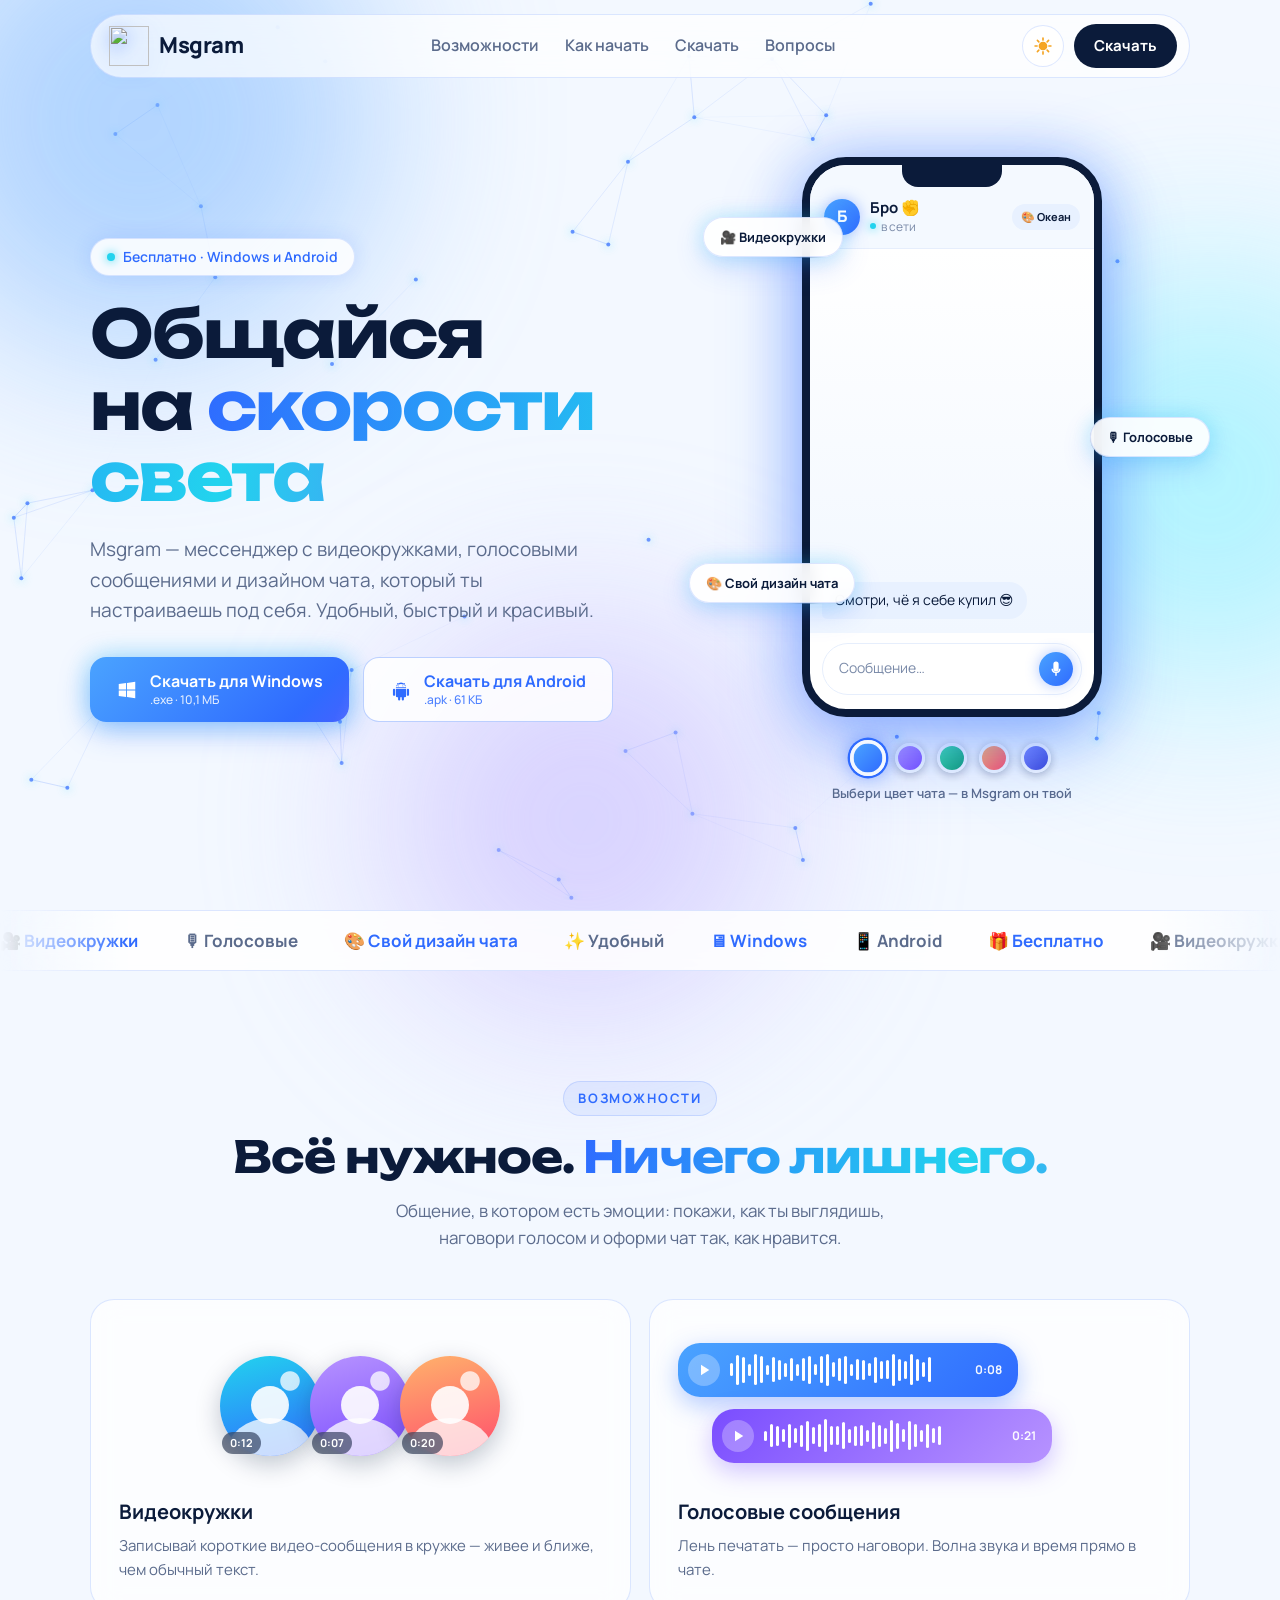
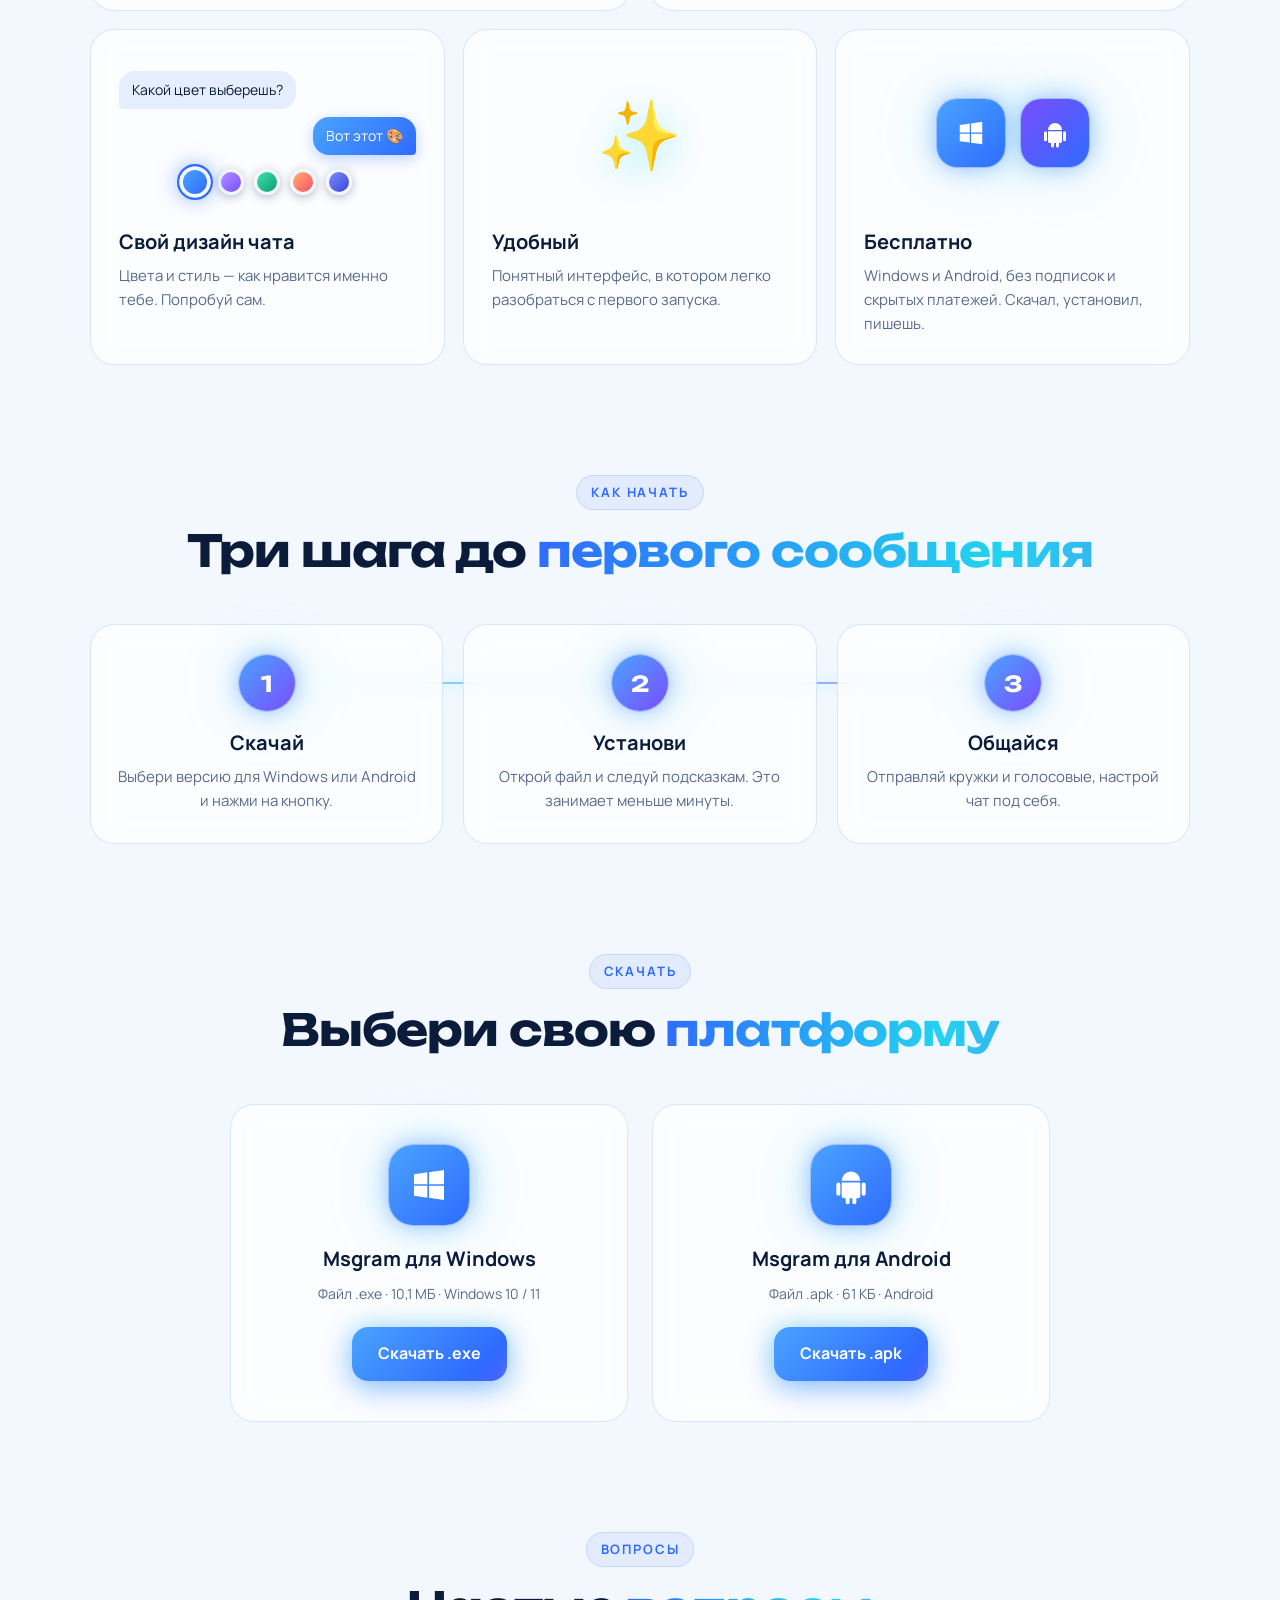
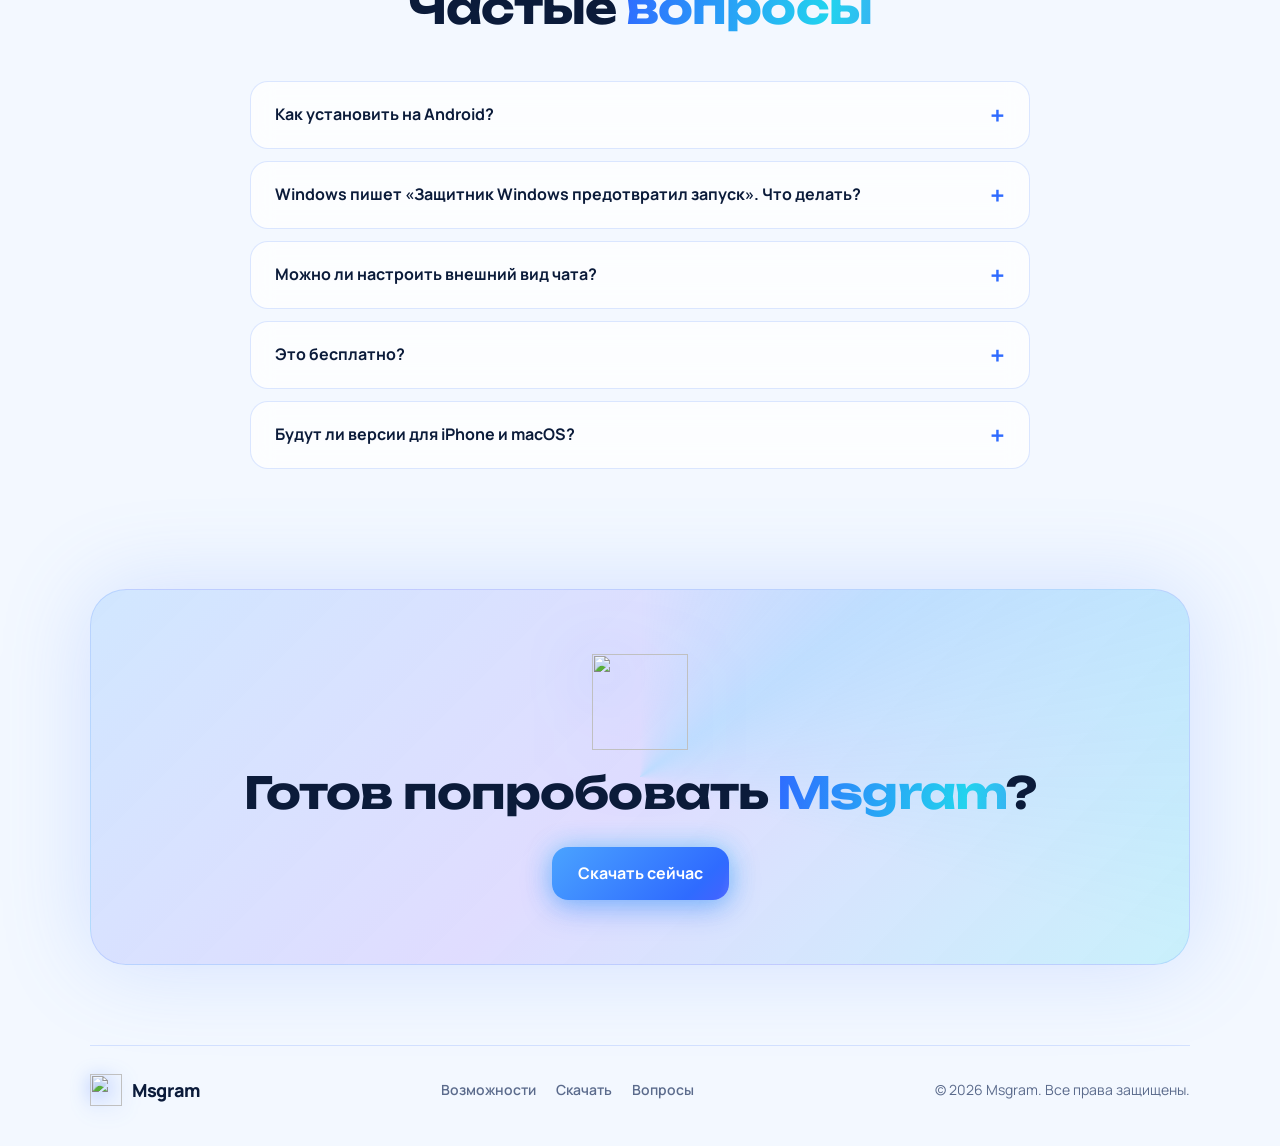
==== commit c97ace83: "Add files via upload" ====
--- a/index.html
+++ b/index.html
@@ -5,42 +5,30 @@
 <meta name="viewport" content="width=device-width, initial-scale=1">
 <title>Msgram — мессенджер на скорости света</title>
 <meta name="description" content="Msgram — мессенджер с видеокружками, голосовыми и настраиваемым дизайном чата для Windows и Android. Скачай бесплатно.">
-<link rel="canonical" href="https://msgram1.netlify.app/">
-<meta property="og:type" content="website">
-<meta property="og:url" content="https://msgram1.netlify.app/">
 <meta property="og:title" content="Msgram — мессенджер на скорости света">
 <meta property="og:description" content="Видеокружки, голосовые и дизайн чата под себя. Windows и Android, бесплатно.">
-<meta property="og:image" content="https://msgram1.netlify.app/assets/og.png">
-<meta property="og:image:width" content="1200">
-<meta property="og:image:height" content="630">
-<meta name="twitter:card" content="summary_large_image">
-<meta name="twitter:image" content="https://msgram1.netlify.app/assets/og.png">
+<meta property="og:image" content="assets/logo.png">
 <meta name="theme-color" content="#f3f8ff" id="themeColor">
 <link rel="icon" type="image/png" href="assets/favicon.png">
 <link rel="apple-touch-icon" href="assets/apple-touch-icon.png">
-<link rel="manifest" href="manifest.webmanifest">
-<script type="application/ld+json">{"@context":"https://schema.org","@type":"SoftwareApplication","name":"Msgram","applicationCategory":"CommunicationApplication","operatingSystem":"Windows, Android","description":"Мессенджер с видеокружками, голосовыми сообщениями и настраиваемым дизайном чата.","offers":{"@type":"Offer","price":"0","priceCurrency":"RUB"}}</script>
 <script>
 try{var t=localStorage.getItem('msgram-theme');if(!t)t=matchMedia('(prefers-color-scheme: dark)').matches?'dark':'light';document.documentElement.dataset.theme=t;}catch(e){}
 </script>
 <link rel="preconnect" href="https://fonts.googleapis.com">
 <link rel="preconnect" href="https://fonts.gstatic.com" crossorigin>
 <link href="https://fonts.googleapis.com/css2?family=Manrope:wght@400;500;600;700;800&family=Unbounded:wght@500;700&display=swap" rel="stylesheet">
-<link rel="stylesheet" href="style.css">
+<link rel="stylesheet" href="./style.css">
 </head>
 <body>
-<a class="skip" href="#features">К содержимому</a>
-<div class="splash" aria-hidden="true"><img src="assets/logo.png" alt="" width="110" height="110"></div>
 <div class="progress" id="progress"></div>
 <canvas id="net" aria-hidden="true"></canvas>
 <div class="blob b1"></div><div class="blob b2"></div><div class="blob b3"></div>
-<div class="cursor-glow" id="cursorGlow" aria-hidden="true"></div>
-<div class="grain" aria-hidden="true"></div>
 
 <header class="nav" id="nav">
   <a class="brand" href="#top"><img src="assets/logo.png" alt="" width="40" height="40"><span>Msgram</span></a>
   <nav class="links">
     <a href="#features">Возможности</a>
+    <a href="#steps">Как начать</a>
     <a href="#download">Скачать</a>
     <a href="#faq">Вопросы</a>
   </nav>
@@ -49,7 +37,7 @@
       <svg class="i-sun" viewBox="0 0 24 24" width="20" height="20" fill="none" stroke="currentColor" stroke-width="2" stroke-linecap="round"><circle cx="12" cy="12" r="4.2" fill="currentColor"/><path d="M12 2.5v2.4M12 19.1v2.4M2.5 12h2.4M19.1 12h2.4M5.3 5.3l1.7 1.7M17 17l1.7 1.7M18.7 5.3 17 7M7 17l-1.7 1.7"/></svg>
       <svg class="i-moon" viewBox="0 0 24 24" width="20" height="20" fill="currentColor"><path d="M20.5 14.6A8.6 8.6 0 0 1 9.4 3.5a.7.7 0 0 0-.9-.9A9.8 9.8 0 1 0 21.4 15.5a.7.7 0 0 0-.9-.9z"/></svg>
     </button>
-    <a class="btn btn-sm magnet" href="#download">Скачать</a>
+    <a class="btn btn-sm" href="#download">Скачать</a>
   </div>
 </header>
 
@@ -57,44 +45,35 @@
   <section class="hero">
     <div class="hero-text">
       <span class="pill reveal"><i class="dot"></i> Бесплатно · Windows и Android</span>
-      <h1 class="reveal" aria-label="Общайся на скорости света">
-        <span class="w" aria-hidden="true"><span style="--d:0">Общайся</span></span><br>
-        <span class="w" aria-hidden="true"><span style="--d:1">на</span></span>
-        <span class="w" aria-hidden="true"><span class="grad" style="--d:2">скорости</span></span>
-        <span class="w" aria-hidden="true"><span class="grad" style="--d:3">света</span></span>
-      </h1>
+      <h1 class="reveal">Общайся<br>на <span class="grad">скорости света</span></h1>
       <p class="lead reveal">Msgram — мессенджер с видеокружками, голосовыми сообщениями и дизайном чата, который ты настраиваешь под себя. Удобный, быстрый и красивый.</p>
       <div class="cta reveal">
-        <a class="btn btn-neon magnet" data-os="windows" href="downloads/Msgram.exe" download>
+        <a class="btn btn-neon" data-os="windows" href="downloads/msgram.exe" download>
           <svg viewBox="0 0 24 24" width="22" height="22" fill="currentColor"><path d="M3 5.5 11 4.4v7.1H3zM12 4.3 21 3v8.5h-9zM3 12.5h8v7.1L3 18.5zM12 12.5h9V21l-9-1.3z"/></svg>
           <span>Скачать для Windows<small>.exe · 10,1 МБ</small></span>
         </a>
-        <a class="btn btn-ghost magnet" data-os="android" href="downloads/Msgram.apk" download>
+        <a class="btn btn-ghost" data-os="android" href="downloads/msgram.apk" download>
           <svg viewBox="0 0 24 24" width="22" height="22" fill="currentColor"><path d="M17.6 9.5a5.6 5.6 0 0 0-11.2 0zM8.7 6.6l-1.2-2 .6-.3 1.2 2a5.6 5.6 0 0 1 5.4 0l1.2-2 .6.3-1.2 2A5.5 5.5 0 0 1 17.6 8.7H6.4a5.5 5.5 0 0 1 2.3-2.1zM9.5 7.6a.5.5 0 1 0 0 .01zm5 0a.5.5 0 1 0 0 .01zM6.4 10.5h11.2v8a1.5 1.5 0 0 1-1.5 1.5h-.9v2.3a1.2 1.2 0 0 1-2.4 0V20h-1.6v2.3a1.2 1.2 0 0 1-2.4 0V20h-.9a1.5 1.5 0 0 1-1.5-1.5zM4.4 10.5a1.2 1.2 0 0 1 1.2 1.2v5.6a1.2 1.2 0 0 1-2.4 0v-5.6a1.2 1.2 0 0 1 1.2-1.2zm15.2 0a1.2 1.2 0 0 1 1.2 1.2v5.6a1.2 1.2 0 0 1-2.4 0v-5.6a1.2 1.2 0 0 1 1.2-1.2z"/></svg>
           <span>Скачать для Android<small>.apk · 61 КБ</small></span>
         </a>
       </div>
     </div>
 
-    <div class="hero-visual reveal" id="heroVis">
-      <div class="orb" aria-hidden="true"><i></i><i></i><i></i></div>
-      <img class="float-logo" src="assets/logo.png" alt="" width="104" height="104" data-depth="46">
-      <div class="phone-tilt" id="phoneTilt">
-        <div class="phone" id="phone" data-theme="ocean">
-          <div class="notch"></div>
-          <div class="chat-head">
-            <div class="ava">Б</div>
-            <div class="who"><b>Бро ✊</b><small><i class="dot"></i> в сети</small></div>
-            <span class="theme-name" id="themeName">🎨 Океан</span>
-          </div>
-          <div class="chat" id="chat"></div>
-          <div class="composer"><span>Сообщение…</span><button aria-label="Голосовое"><svg viewBox="0 0 24 24" width="18" height="18" fill="currentColor"><path d="M12 15a3.5 3.5 0 0 0 3.5-3.5v-6a3.5 3.5 0 0 0-7 0v6A3.5 3.5 0 0 0 12 15zm6-3.5a6 6 0 0 1-5 5.9V21h-2v-3.6a6 6 0 0 1-5-5.9h2a4 4 0 0 0 8 0z"/></svg></button></div>
-        </div>
+    <div class="hero-visual reveal">
+      <div class="phone" id="phone" data-theme="ocean">
+        <div class="notch"></div>
+        <div class="chat-head">
+          <div class="ava">Б</div>
+          <div class="who"><b>Бро ✊</b><small><i class="dot"></i> в сети</small></div>
+          <span class="theme-name" id="themeName">🎨 Океан</span>
+        </div>
+        <div class="chat" id="chat"></div>
+        <div class="composer"><span>Сообщение…</span><button aria-label="Голосовое"><svg viewBox="0 0 24 24" width="18" height="18" fill="currentColor"><path d="M12 15a3.5 3.5 0 0 0 3.5-3.5v-6a3.5 3.5 0 0 0-7 0v6A3.5 3.5 0 0 0 12 15zm6-3.5a6 6 0 0 1-5 5.9V21h-2v-3.6a6 6 0 0 1-5-5.9h2a4 4 0 0 0 8 0z"/></svg></button></div>
       </div>
       <div class="themes"><div class="swatches" id="swatches"></div><small>Выбери цвет чата — в Msgram он твой</small></div>
-      <div class="chip c1" data-depth="30">🎥 Видеокружки</div>
-      <div class="chip c2" data-depth="42">🎙 Голосовые</div>
-      <div class="chip c3" data-depth="24">🎨 Свой дизайн чата</div>
+      <div class="chip c1">🎥 Видеокружки</div>
+      <div class="chip c2">🎙 Голосовые</div>
+      <div class="chip c3">🎨 Свой дизайн чата</div>
     </div>
   </section>
 
@@ -127,12 +106,12 @@
       <article class="card spot big reveal">
         <div class="card-vis">
           <div class="voice-demo">
-            <button class="vplay" type="button" aria-label="Пауза / воспроизведение"></button>
+            <div class="vplay"><svg viewBox="0 0 24 24" width="18" height="18" fill="#fff"><path d="M8 5v14l11-7z"/></svg></div>
             <div class="live" id="live"></div>
             <span class="vtime">0:08</span>
           </div>
           <div class="voice-demo v2">
-            <button class="vplay" type="button" aria-label="Пауза / воспроизведение"></button>
+            <div class="vplay"><svg viewBox="0 0 24 24" width="18" height="18" fill="#fff"><path d="M8 5v14l11-7z"/></svg></div>
             <div class="live" id="live2"></div>
             <span class="vtime">0:21</span>
           </div>
@@ -168,47 +147,6 @@
     </div>
   </section>
 
-  <section class="section" id="desktop">
-    <div class="desk">
-      <div class="desk-text reveal">
-        <span class="eyebrow">Для компьютера</span>
-        <h2>И на компьютере <span class="grad">тоже</span></h2>
-        <p class="sub left">Msgram для Windows — отдельное приложение: чаты, видеокружки и голосовые сообщения на большом экране.</p>
-        <ul class="ticks"><li>Для Windows 10 и 11</li><li>Бесплатно</li><li>Скачивание в один клик</li></ul>
-        <a class="btn btn-neon magnet" href="downloads/Msgram.exe" download data-os="windows">
-          <svg viewBox="0 0 24 24" width="22" height="22" fill="currentColor"><path d="M3 5.5 11 4.4v7.1H3zM12 4.3 21 3v8.5h-9zM3 12.5h8v7.1L3 18.5zM12 12.5h9V21l-9-1.3z"/></svg>
-          <span>Скачать для Windows<small>.exe · 10,1 МБ</small></span>
-        </a>
-      </div>
-      <div class="win-wrap tilt reveal">
-        <div class="win" aria-hidden="true">
-          <div class="win-bar"><img src="assets/logo.png" alt="" width="18" height="18"><span>Msgram</span><i class="wc"><b>—</b><b>▢</b><b>✕</b></i></div>
-          <div class="win-body">
-            <aside class="win-side">
-              <div class="win-search">🔍 Поиск</div>
-              <div class="wi on"><u style="--h:215">Б</u><div><b>Бро ✊</b><small>Давай! 🔥</small></div><em>12:41</em></div>
-              <div class="wi"><u style="--h:285">Ш</u><div><b>Школьная группа</b><small>Что задали се…</small></div><em>12:20</em><s>5</s></div>
-              <div class="wi"><u style="--h:340">М</u><div><b>Мама</b><small>🎙 Голосовое 0:14</small></div><em>11:05</em><s>1</s></div>
-              <div class="wi"><u style="--h:200">П</u><div><b>Папа</b><small>Привет, как дела?</small></div><em>Вчера</em></div>
-              <div class="wi"><u style="--h:25">С</u><div><b>Сестра</b><small>🎥 Видеокружок</small></div><em>Пн</em><s>2</s></div>
-            </aside>
-            <div class="win-main">
-              <div class="win-head"><u style="--h:215">Б</u><div><b>Бро ✊</b><small>в сети</small></div></div>
-              <div class="win-chat">
-                <div class="wm in">Погнали поиграем 🎮</div>
-                <div class="wm out">Давай! 🔥</div>
-                <div class="wvc"><div class="vc-img"></div></div>
-                <div class="wvoice"><i></i><span class="wv"><b></b><b></b><b></b><b></b><b></b><b></b><b></b><b></b><b></b><b></b><b></b><b></b><b></b><b></b><b></b><b></b><b></b><b></b></span><small>0:08</small></div>
-              </div>
-              <div class="win-comp">Написать сообщение…</div>
-            </div>
-          </div>
-        </div>
-        <p class="note">Иллюстрация интерфейса</p>
-      </div>
-    </div>
-  </section>
-
   <section class="section" id="steps">
     <div class="head reveal">
       <span class="eyebrow">Как начать</span>
@@ -231,13 +169,13 @@
         <div class="dl-icon"><svg viewBox="0 0 24 24" width="40" height="40" fill="currentColor"><path d="M3 5.5 11 4.4v7.1H3zM12 4.3 21 3v8.5h-9zM3 12.5h8v7.1L3 18.5zM12 12.5h9V21l-9-1.3z"/></svg></div>
         <h3>Msgram для Windows</h3>
         <p class="meta">Файл .exe · 10,1 МБ · Windows 10 / 11</p>
-        <a class="btn btn-neon magnet" href="downloads/Msgram.exe" download>Скачать .exe</a>
+        <a class="btn btn-neon" href="downloads/msgram.exe" download>Скачать .exe</a>
       </article>
       <article class="dl tilt reveal" data-os="android">
         <div class="dl-icon"><svg viewBox="0 0 24 24" width="40" height="40" fill="currentColor"><path d="M17.6 9.5a5.6 5.6 0 0 0-11.2 0zM6.4 10.5h11.2v8a1.5 1.5 0 0 1-1.5 1.5h-.9v2.3a1.2 1.2 0 0 1-2.4 0V20h-1.6v2.3a1.2 1.2 0 0 1-2.4 0V20h-.9a1.5 1.5 0 0 1-1.5-1.5zM4.4 10.5a1.2 1.2 0 0 1 1.2 1.2v5.6a1.2 1.2 0 0 1-2.4 0v-5.6a1.2 1.2 0 0 1 1.2-1.2zm15.2 0a1.2 1.2 0 0 1 1.2 1.2v5.6a1.2 1.2 0 0 1-2.4 0v-5.6a1.2 1.2 0 0 1 1.2-1.2z"/></svg></div>
         <h3>Msgram для Android</h3>
         <p class="meta">Файл .apk · 61 КБ · Android</p>
-        <a class="btn btn-neon magnet" href="downloads/Msgram.apk" download>Скачать .apk</a>
+        <a class="btn btn-neon" href="downloads/msgram.apk" download>Скачать .apk</a>
       </article>
     </div>
   </section>
@@ -259,7 +197,7 @@
   <section class="final reveal">
     <img src="assets/logo.png" alt="" width="96" height="96">
     <h2>Готов попробовать <span class="grad">Msgram</span>?</h2>
-    <a class="btn btn-neon magnet" href="#download">Скачать сейчас</a>
+    <a class="btn btn-neon" href="#download">Скачать сейчас</a>
   </section>
 </main>
 
@@ -269,10 +207,6 @@
   <span>© <span id="year"></span> Msgram. Все права защищены.</span>
 </footer>
 
-<button class="totop" id="toTop" type="button" aria-label="Наверх"><svg viewBox="0 0 24 24" width="20" height="20" fill="none" stroke="currentColor" stroke-width="2.6" stroke-linecap="round" stroke-linejoin="round"><path d="M12 19V5M5 12l7-7 7 7"/></svg></button>
-<div class="toast" id="toast" role="status" aria-live="polite"></div>
-<canvas id="confetti" aria-hidden="true"></canvas>
-
-<script src="script.js"></script>
+<script src="./script.js"></script>
 </body>
 </html>
--- a/style.css
+++ b/style.css
@@ -265,175 +265,3 @@
   .reveal{opacity:1;transform:none}
   .mv circle,.vc circle{stroke-dashoffset:0}
 }
-
-/* =====================================================
-   v3 — extra polish
-   ===================================================== */
-:root{--win-bg:#fff;--win-side:#f1f6ff;--win-line:#e3ebfa;--win-tx:#0b1b3a;--win-mut:#7a8aa8;--win-in:#e8f1ff}
-html[data-theme=dark]{--win-bg:#0d1331;--win-side:#0a0f26;--win-line:#1d2757;--win-tx:#eaf0ff;--win-mut:#8e9bd0;--win-in:#1b2450}
-
-.skip{position:fixed;left:12px;top:-60px;z-index:300;background:var(--blue);color:#fff;padding:10px 16px;border-radius:12px;font-weight:700;transition:top .2s}
-.skip:focus{top:12px}
-:focus-visible{outline:2px solid var(--cyan);outline-offset:3px;border-radius:8px}
-
-/* splash */
-.splash{position:fixed;inset:0;z-index:200;display:grid;place-items:center;background:var(--bg);pointer-events:none;animation:splashOut .7s ease 1.1s forwards}
-.splash img{animation:splashPop 1.2s cubic-bezier(.2,1.4,.4,1) both;filter:drop-shadow(0 12px 40px rgba(47,107,255,.6))}
-@keyframes splashPop{from{transform:scale(.4) rotate(-12deg);opacity:0}60%{transform:scale(1.08)}to{transform:none;opacity:1}}
-@keyframes splashOut{to{opacity:0;visibility:hidden;transform:scale(1.04)}}
-
-/* grain + cursor glow */
-.grain{position:fixed;inset:0;z-index:2;pointer-events:none;opacity:.05;background-image:url("data:image/svg+xml;utf8,<svg xmlns='http://www.w3.org/2000/svg' width='220' height='220'><filter id='n'><feTurbulence type='fractalNoise' baseFrequency='.9' numOctaves='2' stitchTiles='stitch'/></filter><rect width='100%' height='100%' filter='url(%23n)'/></svg>")}
-html[data-theme=dark] .grain{opacity:.08;mix-blend-mode:screen}
-.cursor-glow{position:fixed;left:0;top:0;width:560px;height:560px;margin:-280px 0 0 -280px;border-radius:50%;background:radial-gradient(circle,rgba(91,141,255,.22),rgba(34,211,238,.08) 45%,transparent 68%);pointer-events:none;z-index:0;opacity:0;transition:opacity .4s}
-.cursor-glow.on{opacity:1}
-html[data-theme=dark] .cursor-glow{background:radial-gradient(circle,rgba(108,140,255,.28),rgba(51,224,255,.1) 45%,transparent 68%)}
-@media (hover:none){.cursor-glow{display:none}}
-
-/* magnetic: independent `translate` property */
-.magnet,.chip,.float-logo{will-change:translate}
-.magnet{transition:transform .2s,box-shadow .25s,background .25s,translate .25s cubic-bezier(.2,.9,.3,1.3)}
-
-/* hero words */
-.w{display:inline-block;overflow:hidden;vertical-align:bottom;padding:0 .04em .14em;margin-bottom:-.14em}
-.w>span{display:inline-block;transform:translateY(115%);animation:wordUp .95s cubic-bezier(.2,.8,.2,1) forwards;animation-delay:calc(1.05s + var(--d)*.1s)}
-.w>.grad{animation:wordUp .95s cubic-bezier(.2,.8,.2,1) forwards,gradmove 6s linear infinite;animation-delay:calc(1.05s + var(--d)*.1s),0s}
-@keyframes wordUp{to{transform:none}}
-
-/* hero visual: orb, tilt, logo */
-.hero-visual{isolation:isolate}
-.phone-tilt{transform-style:preserve-3d;transition:transform .2s ease-out;will-change:transform}
-.orb{position:absolute;left:50%;top:44%;width:580px;height:580px;transform:translate(-50%,-50%);z-index:-1;pointer-events:none}
-.orb::before{content:"";position:absolute;inset:14%;border-radius:50%;background:radial-gradient(circle,rgba(91,141,255,.5),rgba(122,77,255,.22) 50%,transparent 70%);filter:blur(30px);animation:pulseGlow 5s ease-in-out infinite}
-.orb i{position:absolute;border-radius:50%;border:1.5px dashed rgba(91,141,255,.38);animation:spin 40s linear infinite}
-.orb i:nth-child(1){inset:0}
-.orb i:nth-child(2){inset:11%;border-style:solid;border-color:rgba(51,224,255,.3);animation-duration:55s;animation-direction:reverse}
-.orb i:nth-child(3){inset:25%;animation-duration:30s}
-.orb i::after{content:"";position:absolute;top:-5px;left:50%;width:10px;height:10px;border-radius:50%;background:var(--cyan);box-shadow:0 0 16px var(--cyan)}
-.orb i:nth-child(2)::after{background:var(--violet);box-shadow:0 0 16px var(--violet)}
-@keyframes pulseGlow{50%{transform:scale(1.15);opacity:.7}}
-.float-logo{position:absolute;top:-8px;right:-4px;z-index:4;filter:drop-shadow(0 14px 30px rgba(47,107,255,.65));animation:bob 6s ease-in-out -1s infinite}
-
-/* shared small bits */
-.vplay{border:0;color:#fff}
-button.vplay{cursor:pointer;transition:transform .2s,background .2s}
-button.vplay:hover{transform:scale(1.1);background:rgba(255,255,255,.4)}
-.voice-demo.paused .live span{animation-play-state:paused}
-.vc.done circle,.phone.static .vc circle{animation:none}
-.phone.static{animation:none}
-
-/* gradient border on hover */
-@property --ang{syntax:'<angle>';inherits:false;initial-value:0deg}
-.dl{position:relative}
-.card::after,.step::after,.dl::after{content:"";position:absolute;inset:0;border-radius:inherit;padding:1.5px;pointer-events:none;background:conic-gradient(from var(--ang),transparent 55%,var(--cyan),var(--violet),transparent 95%);-webkit-mask:linear-gradient(#000 0 0) content-box,linear-gradient(#000 0 0);-webkit-mask-composite:xor;mask-composite:exclude;opacity:0;transition:opacity .4s;animation:angspin 4s linear infinite}
-.card:hover::after,.step:hover::after,.dl:hover::after{opacity:1}
-@keyframes angspin{to{--ang:360deg}}
-
-/* ---------- playground ---------- */
-.pg{display:grid;grid-template-columns:1fr auto;gap:60px;align-items:center;max-width:960px;margin:0 auto}
-.pg-panel{background:var(--card);backdrop-filter:blur(14px);border:1px solid var(--line);border-radius:var(--r);padding:30px;display:grid;gap:24px;box-shadow:var(--shadow)}
-.pg-row>label{display:block;font-weight:800;font-size:14px;letter-spacing:.02em;margin-bottom:12px}
-.pg-presets{display:flex;gap:12px;margin-bottom:16px}
-.hue{-webkit-appearance:none;appearance:none;width:100%;height:12px;border-radius:99px;outline:none;cursor:pointer;background:linear-gradient(90deg,hsl(0 90% 62%),hsl(50 95% 58%),hsl(120 75% 52%),hsl(180 85% 52%),hsl(240 90% 66%),hsl(300 85% 62%),hsl(360 90% 62%))}
-.hue::-webkit-slider-thumb{-webkit-appearance:none;width:28px;height:28px;border-radius:50%;background:#fff;border:4px solid var(--hc,#2f6bff);box-shadow:0 0 16px var(--hc,#2f6bff);cursor:grab}
-.hue::-moz-range-thumb{width:20px;height:20px;border-radius:50%;background:#fff;border:4px solid var(--hc,#2f6bff);box-shadow:0 0 16px var(--hc,#2f6bff);cursor:grab}
-.seg{display:flex;gap:8px;flex-wrap:wrap}
-.seg button{padding:9px 16px;border-radius:999px;border:1px solid var(--line);background:var(--pill);cursor:pointer;font-weight:700;font-size:14px;transition:all .25s}
-.seg button:hover{border-color:var(--blue);color:var(--blue)}
-.seg button.on{background:linear-gradient(135deg,var(--blue2),var(--violet));color:#fff;border-color:transparent;box-shadow:var(--glow)}
-.pg-actions{display:flex;gap:12px;flex-wrap:wrap}
-.pg-actions .btn{padding:12px 20px;font-size:15px}
-.pg-stage{display:flex;justify-content:center;position:relative}
-.pg-stage::before{content:"";position:absolute;inset:8% -10%;border-radius:50%;background:radial-gradient(circle,var(--sh-pg,rgba(47,107,255,.35)),transparent 68%);filter:blur(40px);z-index:-1;transition:background .4s}
-.pg-chat .msg.in{border-radius:var(--rad,18px) var(--rad,18px) var(--rad,18px) 4px}
-.pg-chat .msg.out{border-radius:var(--rad,18px) var(--rad,18px) 4px var(--rad,18px)}
-.pg-chat .voice{border-radius:var(--rad,18px) var(--rad,18px) 4px var(--rad,18px)}
-.pg-chat{gap:9px}
-#pgPhone[data-pat=dots] .pg-chat{background-image:radial-gradient(color-mix(in srgb,var(--b) 32%,transparent) 1.6px,transparent 2.2px),linear-gradient(180deg,var(--bg1),var(--bg2));background-size:20px 20px,100% 100%}
-#pgPhone[data-pat=grid] .pg-chat{background-image:linear-gradient(color-mix(in srgb,var(--b) 14%,transparent) 1px,transparent 1px),linear-gradient(90deg,color-mix(in srgb,var(--b) 14%,transparent) 1px,transparent 1px),linear-gradient(180deg,var(--bg1),var(--bg2));background-size:24px 24px,24px 24px,100% 100%}
-#pgPhone[data-pat=waves] .pg-chat{background-image:repeating-radial-gradient(circle at 0 100%,transparent 0 20px,color-mix(in srgb,var(--b) 16%,transparent) 21px 22px),linear-gradient(180deg,var(--bg1),var(--bg2))}
-
-/* ---------- desktop mockup ---------- */
-.desk{display:grid;grid-template-columns:.9fr 1.1fr;gap:56px;align-items:center}
-.desk-text h2{margin-top:16px}
-.sub.left{margin:14px 0 20px;text-align:left}
-.ticks{list-style:none;display:grid;gap:10px;margin:0 0 28px}
-.ticks li{padding-left:34px;position:relative;font-weight:600}
-.ticks li::before{content:"✓";position:absolute;left:0;top:1px;width:24px;height:24px;border-radius:50%;display:grid;place-items:center;font-size:13px;color:#fff;background:linear-gradient(135deg,var(--cyan),var(--blue));box-shadow:0 0 12px rgba(34,211,238,.6)}
-.win-wrap{position:relative;transform-style:preserve-3d;transition:transform .2s ease-out}
-.win-wrap::before{content:"";position:absolute;inset:-6% -4%;border-radius:40px;background:radial-gradient(circle at 30% 20%,rgba(51,224,255,.35),transparent 55%),radial-gradient(circle at 80% 90%,rgba(122,77,255,.4),transparent 55%);filter:blur(30px);z-index:-1}
-.win{border-radius:16px;overflow:hidden;background:var(--win-bg);border:1px solid var(--line);box-shadow:0 40px 90px rgba(47,107,255,.28),0 0 0 1px rgba(255,255,255,.04);color:var(--win-tx);transition:background .4s}
-.win-bar{display:flex;align-items:center;gap:8px;padding:9px 12px;background:var(--win-side);border-bottom:1px solid var(--win-line);font-size:13px;font-weight:700}
-.wc{margin-left:auto;display:flex;gap:2px;font-style:normal}
-.wc b{width:30px;text-align:center;color:var(--win-mut);font-weight:500}
-.win-body{display:grid;grid-template-columns:200px 1fr;height:370px}
-.win-side{background:var(--win-side);border-right:1px solid var(--win-line);padding:10px;display:flex;flex-direction:column;gap:4px;overflow:hidden}
-.win-search{padding:8px 12px;border-radius:10px;background:var(--win-bg);border:1px solid var(--win-line);font-size:12px;color:var(--win-mut);margin-bottom:6px}
-.wi{display:grid;grid-template-columns:34px 1fr auto;gap:2px 9px;align-items:center;padding:8px;border-radius:12px}
-.wi.on{background:linear-gradient(135deg,rgba(74,163,255,.22),rgba(122,77,255,.18))}
-.win u{text-decoration:none;width:34px;height:34px;border-radius:50%;display:grid;place-items:center;font-weight:800;font-size:13px;color:#fff;background:linear-gradient(135deg,hsl(var(--h) 90% 64%),hsl(calc(var(--h) + 25) 85% 50%));box-shadow:0 0 12px hsla(var(--h),90%,60%,.45)}
-.wi>u{grid-row:span 2}
-.wi>div{grid-row:span 2;min-width:0}
-.wi b{display:block;font-size:13px;white-space:nowrap}
-.wi small{display:block;font-size:11px;color:var(--win-mut);white-space:nowrap;overflow:hidden;text-overflow:ellipsis}
-.wi em{font-style:normal;font-size:10px;color:var(--win-mut);justify-self:end}
-.wi s{text-decoration:none;justify-self:end;min-width:18px;height:18px;border-radius:9px;background:linear-gradient(135deg,var(--blue2),var(--blue));color:#fff;font-size:10px;font-weight:800;display:grid;place-items:center}
-.win-main{--a:#4aa3ff;--b:#2f6bff;--sh:rgba(47,107,255,.35);display:flex;flex-direction:column;min-width:0;background:linear-gradient(var(--win-bg),var(--win-side))}
-.win-head{display:flex;gap:10px;align-items:center;padding:10px 14px;border-bottom:1px solid var(--win-line)}
-.win-head u{width:30px;height:30px}
-.win-head b{font-size:13px;display:block;line-height:1.2}
-.win-head small{font-size:11px;color:var(--win-mut)}
-.win-chat{flex:1;padding:14px;display:flex;flex-direction:column;gap:9px;justify-content:flex-end;overflow:hidden}
-.wm{max-width:70%;padding:8px 13px;border-radius:16px;font-size:13px}
-.wm.in{align-self:flex-start;background:var(--win-in);border-bottom-left-radius:4px}
-.wm.out{align-self:flex-end;color:#fff;background:linear-gradient(135deg,var(--a),var(--b));border-bottom-right-radius:4px;box-shadow:0 4px 14px var(--sh)}
-.wvc{align-self:flex-start;width:92px;height:92px;position:relative;flex:none}
-.wvc .vc-img{inset:0}
-.wvc .vc-img::before{width:32px;height:32px;margin-left:-16px}
-.wvc .vc-img::after{width:70px;height:56px;margin-left:-35px}
-.wvoice{align-self:flex-end;display:flex;align-items:center;gap:8px;padding:8px 12px 8px 8px;border-radius:16px 16px 4px 16px;background:linear-gradient(135deg,var(--a),var(--b));color:#fff;width:230px;box-shadow:0 4px 14px var(--sh)}
-.wvoice i{width:26px;height:26px;border-radius:50%;background:rgba(255,255,255,.3);position:relative;flex:none}
-.wvoice i::after{content:"";border-left:8px solid #fff;border-block:5px solid transparent;position:absolute;left:10px;top:8px}
-.wvoice small{font-size:11px;font-weight:700}
-.wv{flex:1;display:flex;gap:2px;align-items:center;height:22px}
-.wv b{width:3px;border-radius:2px;background:#fff;height:12px;animation:eq 1.3s ease-in-out infinite}
-.wv b:nth-child(3n){height:18px}.wv b:nth-child(3n+1){height:8px}.wv b:nth-child(3n+2){height:21px}.wv b:nth-child(5n){height:13px}
-.wv b:nth-child(2n){animation-delay:-.4s}.wv b:nth-child(3n){animation-delay:-.8s}
-.win-comp{margin:10px 14px 14px;padding:10px 16px;border-radius:999px;border:1px solid var(--win-line);color:var(--win-mut);font-size:12px;background:var(--win-bg)}
-.note{text-align:center;font-size:12px;color:var(--muted);margin-top:16px;opacity:.7}
-
-/* toast, confetti, back-to-top */
-.toast{position:fixed;left:50%;bottom:28px;transform:translate(-50%,30px);opacity:0;z-index:150;padding:14px 22px;border-radius:16px;background:var(--btn-sm-bg);color:var(--btn-sm-tx);font-weight:700;box-shadow:var(--glow);transition:.45s cubic-bezier(.2,1.2,.4,1);pointer-events:none;max-width:calc(100% - 32px);text-align:center}
-.toast.show{opacity:1;transform:translate(-50%,0)}
-#confetti{position:fixed;inset:0;width:100%;height:100%;z-index:180;pointer-events:none}
-.totop{position:fixed;right:20px;bottom:20px;width:48px;height:48px;border-radius:50%;border:0;cursor:pointer;z-index:60;color:#fff;background:linear-gradient(135deg,var(--blue2),var(--violet));box-shadow:var(--glow);display:grid;place-items:center;opacity:0;transform:translateY(20px) scale(.8);pointer-events:none;transition:.3s}
-.totop.show{opacity:1;transform:none;pointer-events:auto}
-.totop:hover{transform:translateY(-3px)}
-
-@media (max-width:900px){
-  .pg,.desk{grid-template-columns:1fr;gap:40px}
-  .desk-text{text-align:center}.sub.left{text-align:center;margin-inline:auto}
-  .ticks{justify-items:center}
-  .pg-stage{order:-1}
-  .orb{width:460px;height:460px}
-}
-@media (max-width:640px){
-  .win-body{grid-template-columns:1fr;height:330px}
-  .win-side{display:none}
-  .float-logo{width:76px;height:76px;right:6px}
-  .orb{width:380px;height:380px}
-  .pg-panel{padding:22px}
-  .totop{right:14px;bottom:14px}
-}
-@media (prefers-reduced-motion:reduce){
-  .splash,.cursor-glow{display:none}
-  .w>span{transform:none}
-  .card::after,.step::after,.dl::after{display:none}
-}
-
-main{overflow-x:clip}
-html{overflow-x:clip}
-@media (max-width:640px){.float-logo{top:-52px;right:10px}}
-.win-body{grid-template-columns:244px 1fr}
-.wi b{overflow:hidden;text-overflow:ellipsis}
-.wi{gap:2px 8px}
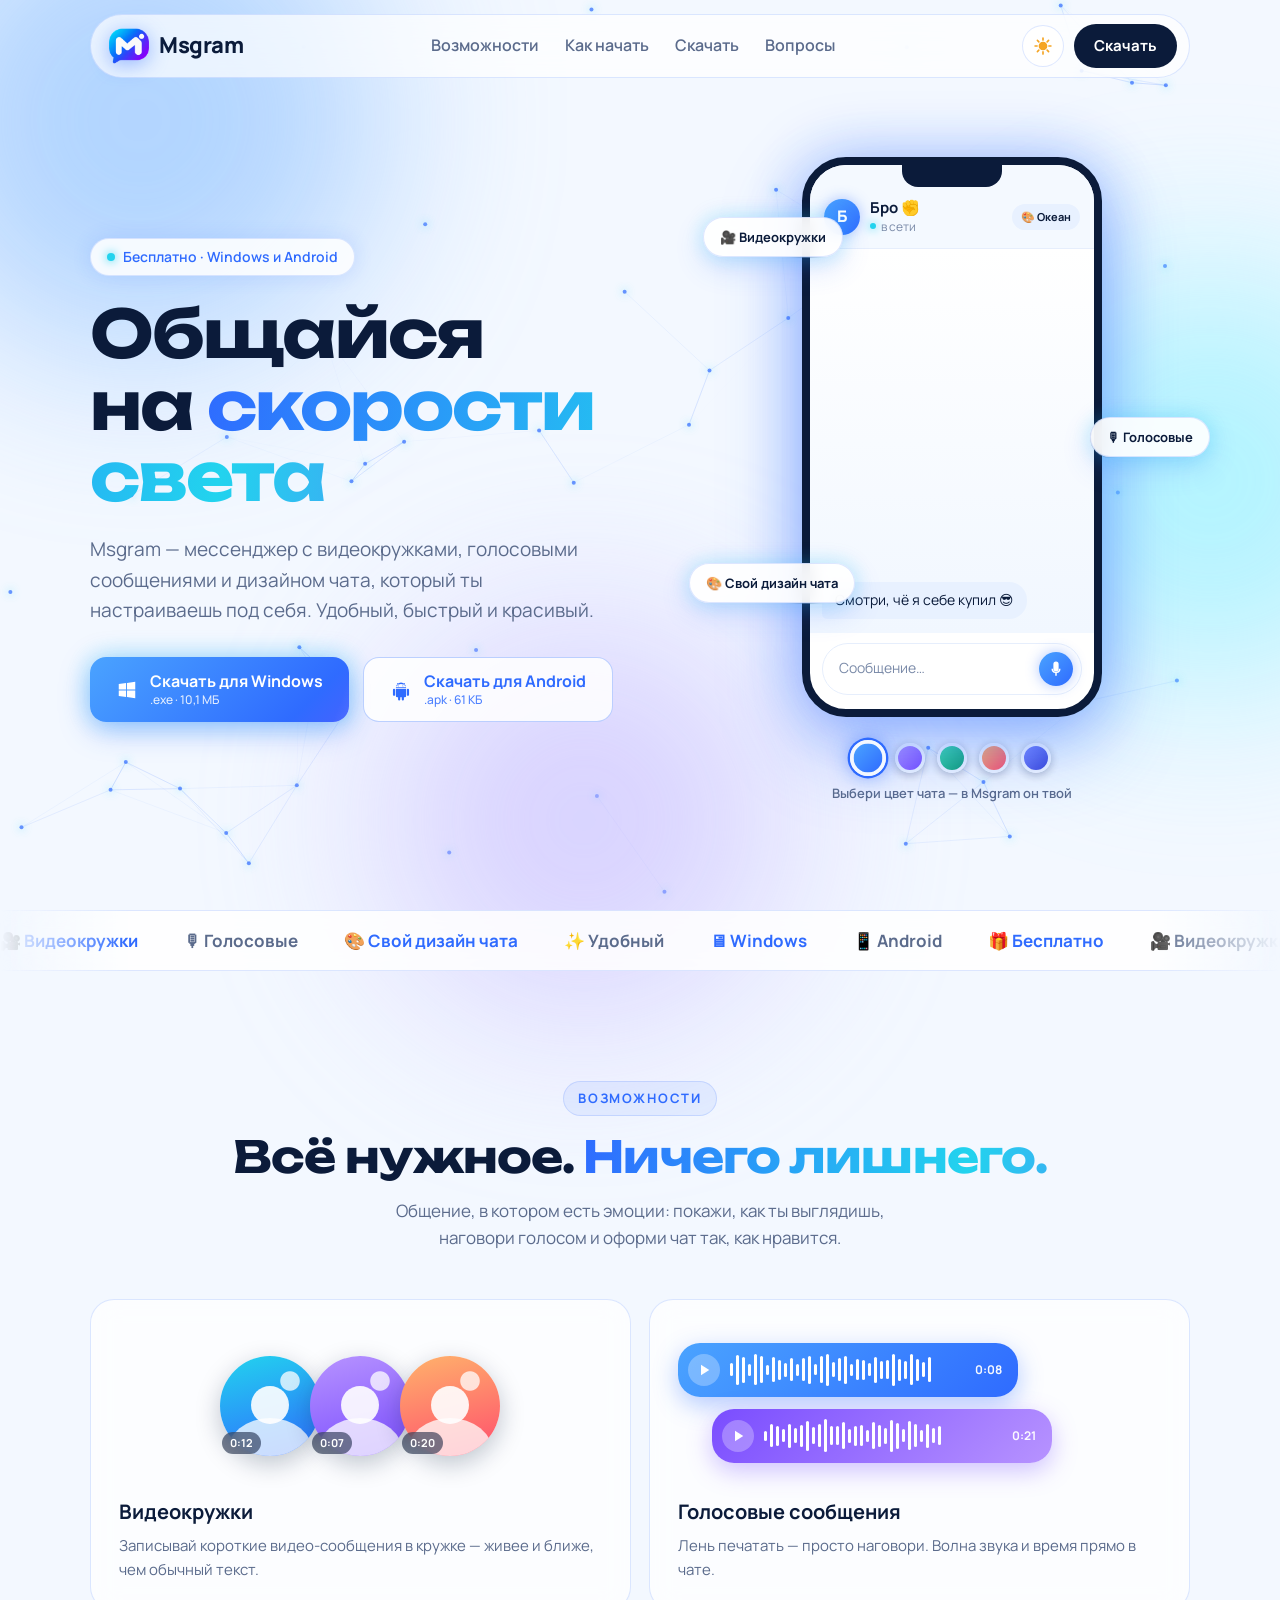
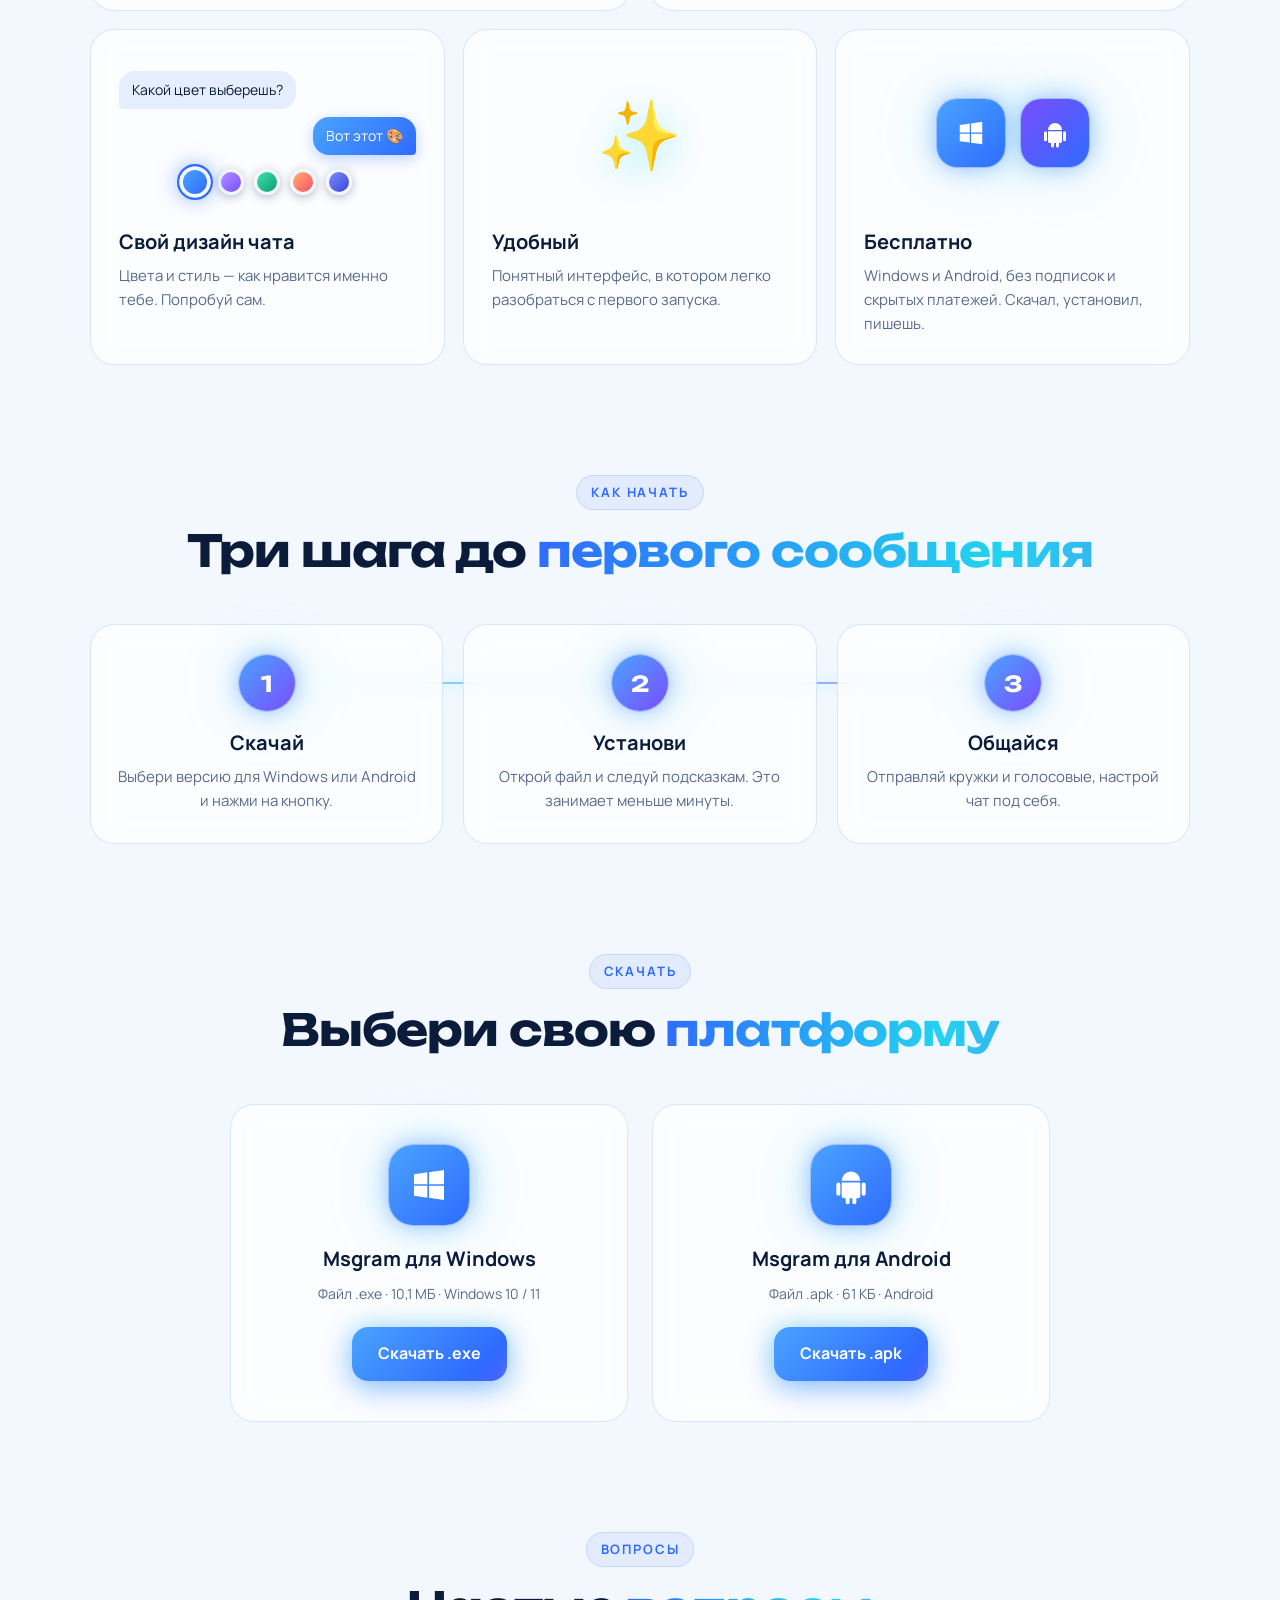
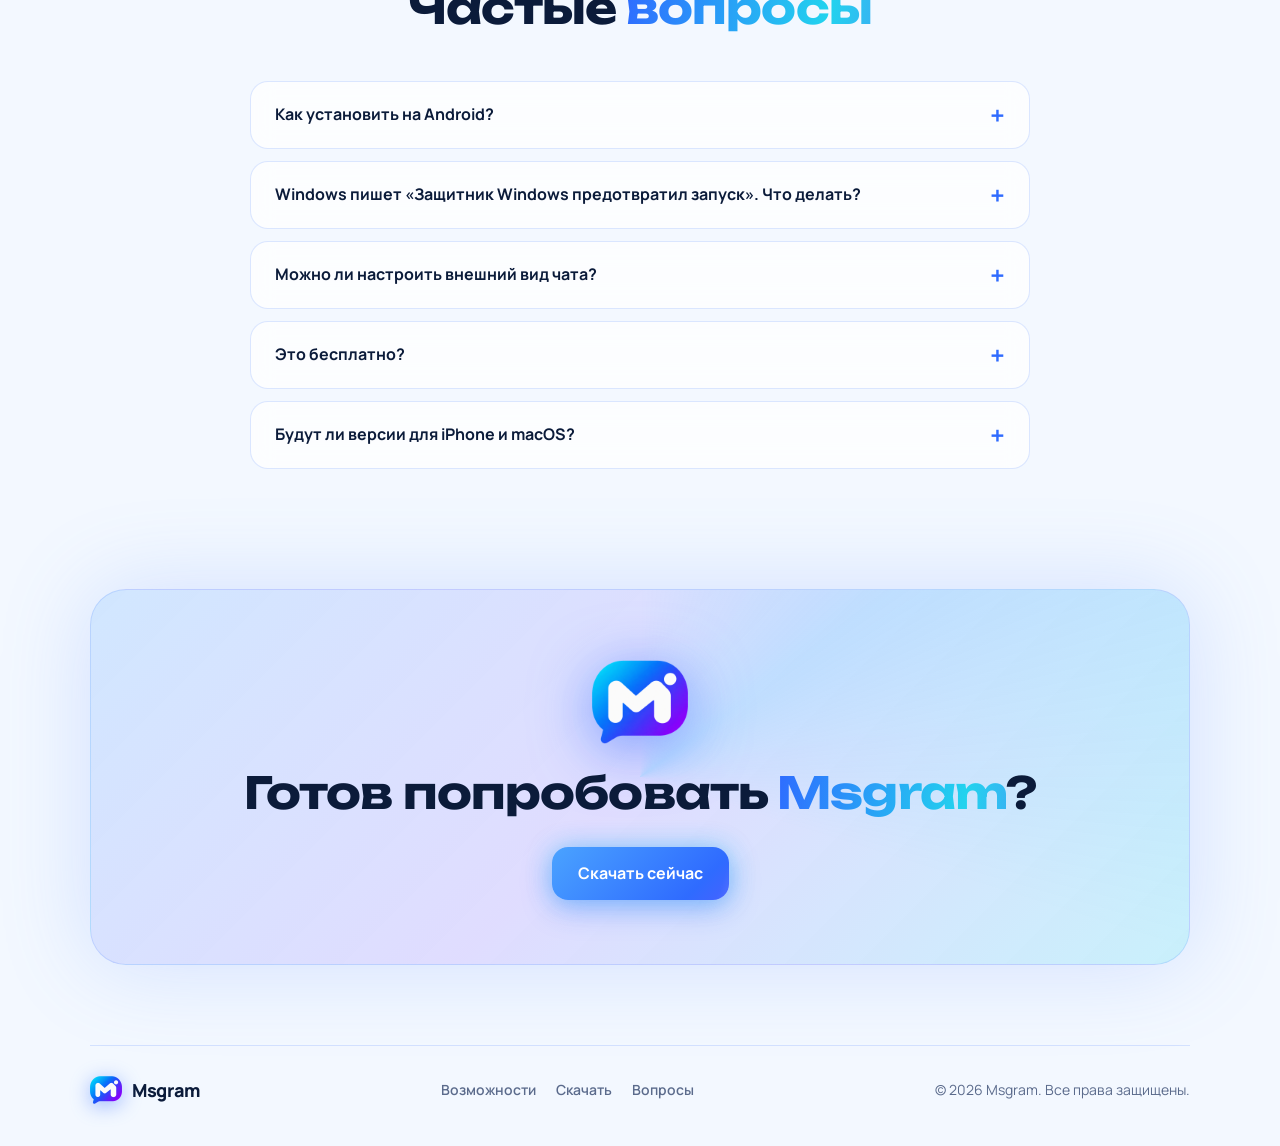
==== commit 1db874e7: "Add files via upload" ====
--- a/index.html
+++ b/index.html
@@ -7,10 +7,10 @@
 <meta name="description" content="Msgram — мессенджер с видеокружками, голосовыми и настраиваемым дизайном чата для Windows и Android. Скачай бесплатно.">
 <meta property="og:title" content="Msgram — мессенджер на скорости света">
 <meta property="og:description" content="Видеокружки, голосовые и дизайн чата под себя. Windows и Android, бесплатно.">
-<meta property="og:image" content="assets/logo.png">
+<meta property="og:image" content="logo.png">
 <meta name="theme-color" content="#f3f8ff" id="themeColor">
-<link rel="icon" type="image/png" href="assets/favicon.png">
-<link rel="apple-touch-icon" href="assets/apple-touch-icon.png">
+<link rel="icon" type="image/png" href="favicon.png">
+<link rel="apple-touch-icon" href="apple-touch-icon.png">
 <script>
 try{var t=localStorage.getItem('msgram-theme');if(!t)t=matchMedia('(prefers-color-scheme: dark)').matches?'dark':'light';document.documentElement.dataset.theme=t;}catch(e){}
 </script>
@@ -25,7 +25,7 @@
 <div class="blob b1"></div><div class="blob b2"></div><div class="blob b3"></div>
 
 <header class="nav" id="nav">
-  <a class="brand" href="#top"><img src="assets/logo.png" alt="" width="40" height="40"><span>Msgram</span></a>
+  <a class="brand" href="#top"><img src="logo.png" alt="" width="40" height="40"><span>Msgram</span></a>
   <nav class="links">
     <a href="#features">Возможности</a>
     <a href="#steps">Как начать</a>
@@ -48,11 +48,11 @@
       <h1 class="reveal">Общайся<br>на <span class="grad">скорости света</span></h1>
       <p class="lead reveal">Msgram — мессенджер с видеокружками, голосовыми сообщениями и дизайном чата, который ты настраиваешь под себя. Удобный, быстрый и красивый.</p>
       <div class="cta reveal">
-        <a class="btn btn-neon" data-os="windows" href="downloads/msgram.exe" download>
+        <a class="btn btn-neon" data-os="windows" href="msgram.exe" download>
           <svg viewBox="0 0 24 24" width="22" height="22" fill="currentColor"><path d="M3 5.5 11 4.4v7.1H3zM12 4.3 21 3v8.5h-9zM3 12.5h8v7.1L3 18.5zM12 12.5h9V21l-9-1.3z"/></svg>
           <span>Скачать для Windows<small>.exe · 10,1 МБ</small></span>
         </a>
-        <a class="btn btn-ghost" data-os="android" href="downloads/msgram.apk" download>
+        <a class="btn btn-ghost" data-os="android" href="msgram.apk" download>
           <svg viewBox="0 0 24 24" width="22" height="22" fill="currentColor"><path d="M17.6 9.5a5.6 5.6 0 0 0-11.2 0zM8.7 6.6l-1.2-2 .6-.3 1.2 2a5.6 5.6 0 0 1 5.4 0l1.2-2 .6.3-1.2 2A5.5 5.5 0 0 1 17.6 8.7H6.4a5.5 5.5 0 0 1 2.3-2.1zM9.5 7.6a.5.5 0 1 0 0 .01zm5 0a.5.5 0 1 0 0 .01zM6.4 10.5h11.2v8a1.5 1.5 0 0 1-1.5 1.5h-.9v2.3a1.2 1.2 0 0 1-2.4 0V20h-1.6v2.3a1.2 1.2 0 0 1-2.4 0V20h-.9a1.5 1.5 0 0 1-1.5-1.5zM4.4 10.5a1.2 1.2 0 0 1 1.2 1.2v5.6a1.2 1.2 0 0 1-2.4 0v-5.6a1.2 1.2 0 0 1 1.2-1.2zm15.2 0a1.2 1.2 0 0 1 1.2 1.2v5.6a1.2 1.2 0 0 1-2.4 0v-5.6a1.2 1.2 0 0 1 1.2-1.2z"/></svg>
           <span>Скачать для Android<small>.apk · 61 КБ</small></span>
         </a>
@@ -169,13 +169,13 @@
         <div class="dl-icon"><svg viewBox="0 0 24 24" width="40" height="40" fill="currentColor"><path d="M3 5.5 11 4.4v7.1H3zM12 4.3 21 3v8.5h-9zM3 12.5h8v7.1L3 18.5zM12 12.5h9V21l-9-1.3z"/></svg></div>
         <h3>Msgram для Windows</h3>
         <p class="meta">Файл .exe · 10,1 МБ · Windows 10 / 11</p>
-        <a class="btn btn-neon" href="downloads/msgram.exe" download>Скачать .exe</a>
+        <a class="btn btn-neon" href="msgram.exe" download>Скачать .exe</a>
       </article>
       <article class="dl tilt reveal" data-os="android">
         <div class="dl-icon"><svg viewBox="0 0 24 24" width="40" height="40" fill="currentColor"><path d="M17.6 9.5a5.6 5.6 0 0 0-11.2 0zM6.4 10.5h11.2v8a1.5 1.5 0 0 1-1.5 1.5h-.9v2.3a1.2 1.2 0 0 1-2.4 0V20h-1.6v2.3a1.2 1.2 0 0 1-2.4 0V20h-.9a1.5 1.5 0 0 1-1.5-1.5zM4.4 10.5a1.2 1.2 0 0 1 1.2 1.2v5.6a1.2 1.2 0 0 1-2.4 0v-5.6a1.2 1.2 0 0 1 1.2-1.2zm15.2 0a1.2 1.2 0 0 1 1.2 1.2v5.6a1.2 1.2 0 0 1-2.4 0v-5.6a1.2 1.2 0 0 1 1.2-1.2z"/></svg></div>
         <h3>Msgram для Android</h3>
         <p class="meta">Файл .apk · 61 КБ · Android</p>
-        <a class="btn btn-neon" href="downloads/msgram.apk" download>Скачать .apk</a>
+        <a class="btn btn-neon" href="msgram.apk" download>Скачать .apk</a>
       </article>
     </div>
   </section>
@@ -195,14 +195,14 @@
   </section>
 
   <section class="final reveal">
-    <img src="assets/logo.png" alt="" width="96" height="96">
+    <img src="logo.png" alt="" width="96" height="96">
     <h2>Готов попробовать <span class="grad">Msgram</span>?</h2>
     <a class="btn btn-neon" href="#download">Скачать сейчас</a>
   </section>
 </main>
 
 <footer class="foot">
-  <a class="brand" href="#top"><img src="assets/logo.png" alt="" width="32" height="32"><span>Msgram</span></a>
+  <a class="brand" href="#top"><img src="logo.png" alt="" width="32" height="32"><span>Msgram</span></a>
   <nav class="foot-links"><a href="#features">Возможности</a><a href="#download">Скачать</a><a href="#faq">Вопросы</a></nav>
   <span>© <span id="year"></span> Msgram. Все права защищены.</span>
 </footer>
